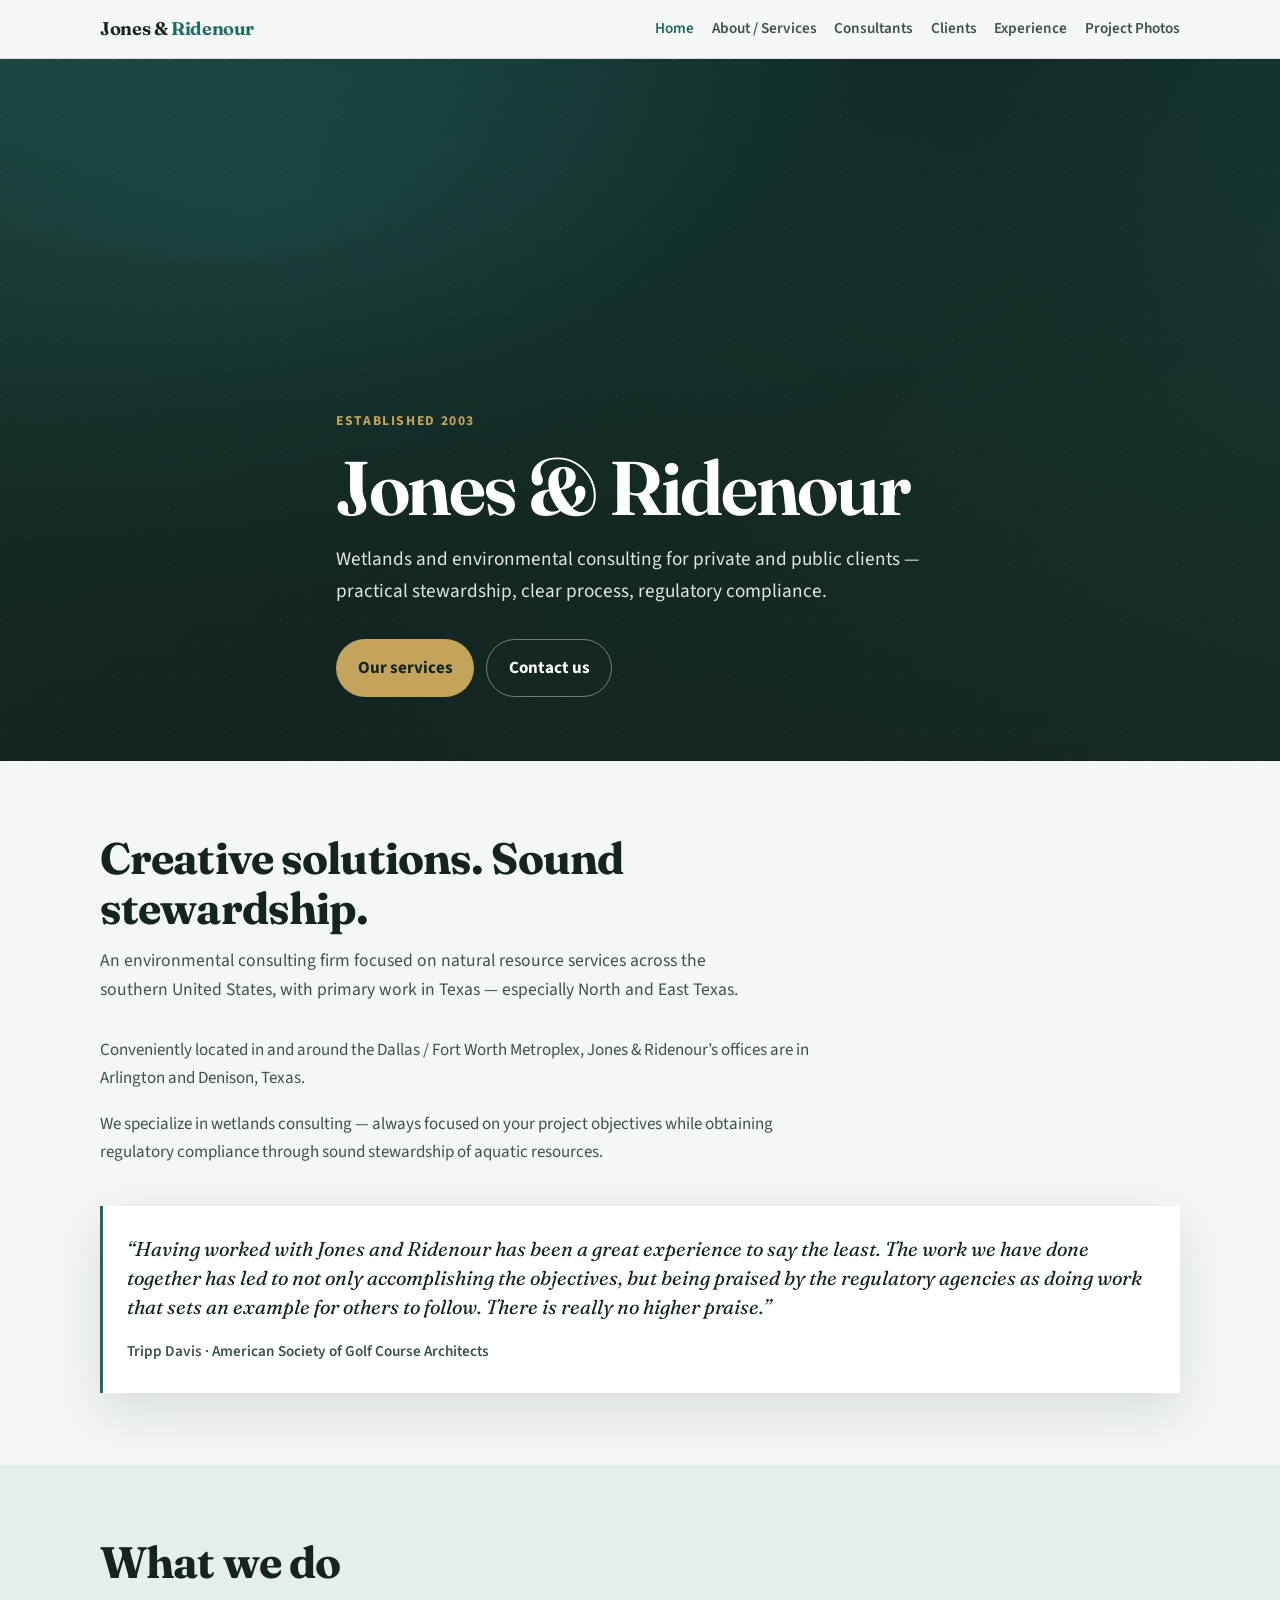
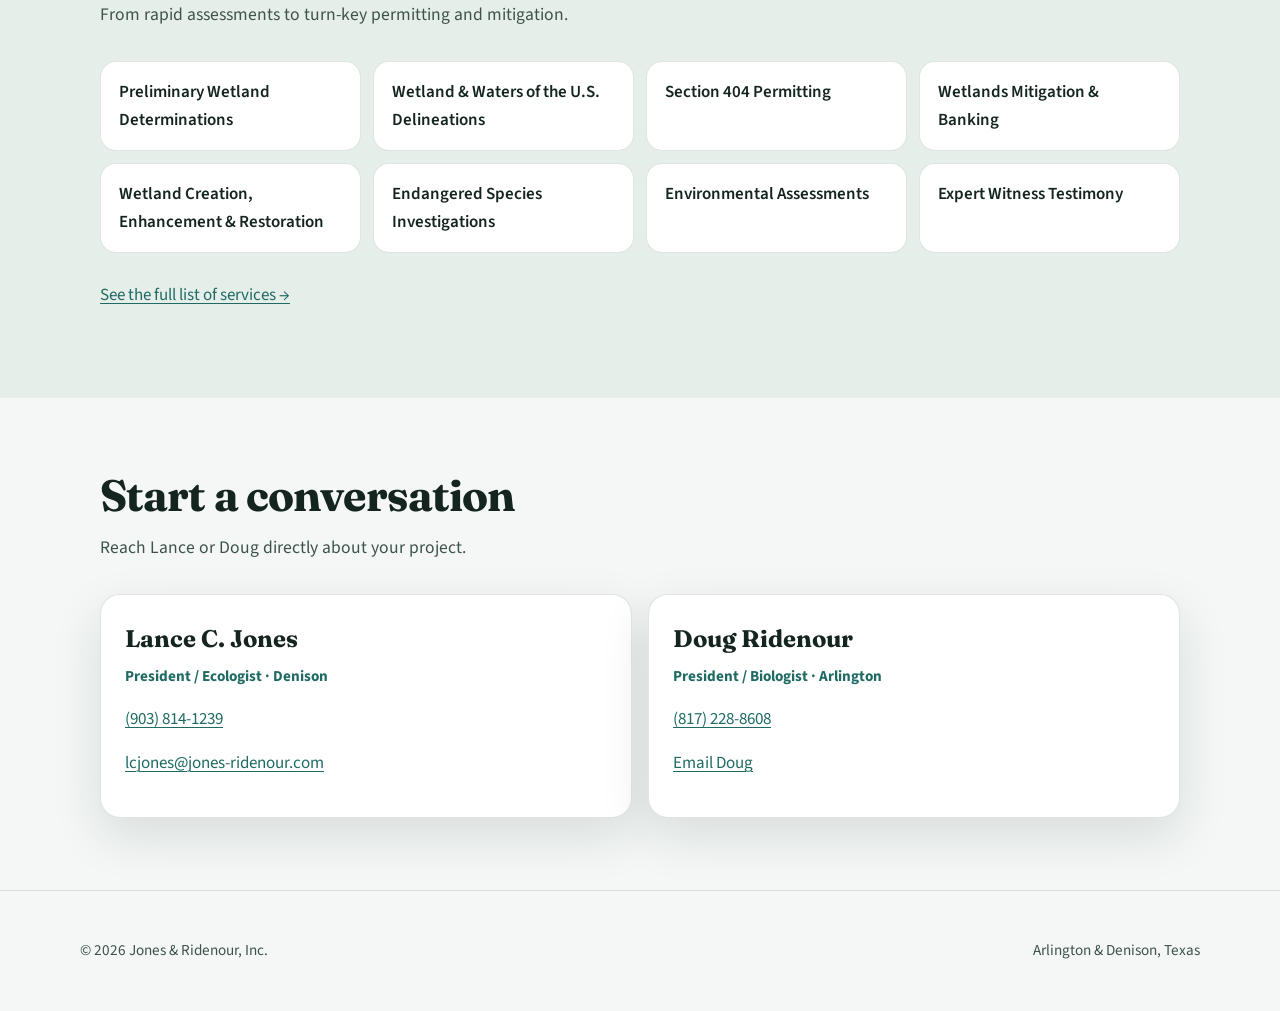
==== index.html @ 8ca04db1 "Initial static site migration for Jones & Ridenour. Scaffold plain HTML/CSS pages from the live Word" ====
<!DOCTYPE html>
<html lang="en">
<head>
  <meta charset="UTF-8" />
  <meta name="viewport" content="width=device-width, initial-scale=1" />
  <title>Jones &amp; Ridenour, Inc. | Wetlands &amp; Environmental Consulting</title>
  <meta name="description" content="Jones &amp; Ridenour, Inc. — wetlands and environmental consulting for private and public clients across Texas since 2003." />
  <link rel="preconnect" href="https://fonts.googleapis.com" />
  <link rel="preconnect" href="https://fonts.gstatic.com" crossorigin />
  <link href="https://fonts.googleapis.com/css2?family=Fraunces:opsz,wght@9..144,500;9..144,650&family=Source+Sans+3:wght@400;600;700&display=swap" rel="stylesheet" />
  <link rel="stylesheet" href="css/styles.css" />
</head>
<body>
  <header class="site-header">
    <div class="nav-wrap">
      <a class="brand" href="index.html">Jones &amp; <span>Ridenour</span></a>
      <button class="nav-toggle" type="button" aria-expanded="false" aria-controls="site-nav">Menu</button>
      <nav id="site-nav" class="site-nav" aria-label="Primary">
        <a href="index.html" aria-current="page">Home</a>
        <a href="about.html">About / Services</a>
        <a href="consultants.html">Consultants</a>
        <a href="clients.html">Clients</a>
        <a href="experience.html">Experience</a>
        <a href="project-photos.html">Project Photos</a>
      </nav>
    </div>
  </header>

  <main>
    <section class="hero">
      <div class="hero-inner">
        <p class="eyebrow">Established 2003</p>
        <h1>Jones &amp; Ridenour</h1>
        <p class="lede">
          Wetlands and environmental consulting for private and public clients —
          practical stewardship, clear process, regulatory compliance.
        </p>
        <div class="btn-row">
          <a class="btn btn-primary" href="about.html">Our services</a>
          <a class="btn btn-ghost" href="#contact">Contact us</a>
        </div>
      </div>
    </section>

    <section class="section">
      <div class="section-head">
        <h2>Creative solutions. Sound stewardship.</h2>
        <p>
          An environmental consulting firm focused on natural resource services across the southern United States,
          with primary work in Texas — especially North and East Texas.
        </p>
      </div>
      <div class="prose">
        <p>
          Conveniently located in and around the Dallas / Fort Worth Metroplex, Jones &amp; Ridenour’s
          offices are in Arlington and Denison, Texas.
        </p>
        <p>
          We specialize in wetlands consulting — always focused on your project objectives while obtaining
          regulatory compliance through sound stewardship of aquatic resources.
        </p>
      </div>
      <blockquote class="quote">
        <p>
          “Having worked with Jones and Ridenour has been a great experience to say the least.
          The work we have done together has led to not only accomplishing the objectives, but being praised
          by the regulatory agencies as doing work that sets an example for others to follow.
          There is really no higher praise.”
        </p>
        <cite>Tripp Davis · American Society of Golf Course Architects</cite>
      </blockquote>
    </section>

    <section class="band">
      <div class="section">
        <div class="section-head">
          <h2>What we do</h2>
          <p>From rapid assessments to turn-key permitting and mitigation.</p>
        </div>
        <ul class="service-list">
          <li>Preliminary Wetland Determinations</li>
          <li>Wetland &amp; Waters of the U.S. Delineations</li>
          <li>Section 404 Permitting</li>
          <li>Wetlands Mitigation &amp; Banking</li>
          <li>Wetland Creation, Enhancement &amp; Restoration</li>
          <li>Endangered Species Investigations</li>
          <li>Environmental Assessments</li>
          <li>Expert Witness Testimony</li>
        </ul>
        <p style="margin-top: 1.75rem;">
          <a href="about.html">See the full list of services →</a>
        </p>
      </div>
    </section>

    <section class="section" id="contact">
      <div class="section-head">
        <h2>Start a conversation</h2>
        <p>Reach Lance or Doug directly about your project.</p>
      </div>
      <div class="contact-grid" style="color: inherit;">
        <div class="card">
          <h3>Lance C. Jones</h3>
          <p class="role">President / Ecologist · Denison</p>
          <p><a href="tel:+19038141239">(903) 814-1239</a></p>
          <p><a href="mailto:lcjones@jones-ridenour.com">lcjones@jones-ridenour.com</a></p>
        </div>
        <div class="card">
          <h3>Doug Ridenour</h3>
          <p class="role">President / Biologist · Arlington</p>
          <p><a href="tel:+18172288608">(817) 228-8608</a></p>
          <p><a href="mailto:upadeepcreek@sbcglobal.net">Email Doug</a></p>
        </div>
      </div>
    </section>
  </main>

  <footer class="site-footer">
    <div class="footer-inner">
      <p>&copy; <span id="year"></span> Jones &amp; Ridenour, Inc.</p>
      <p>Arlington &amp; Denison, Texas</p>
    </div>
  </footer>

  <script src="js/main.js"></script>
  <script>document.getElementById("year").textContent = new Date().getFullYear();</script>
</body>
</html>
---- css/styles.css ----
:root {
  --ink: #14241f;
  --ink-soft: #3d524a;
  --paper: #f4f7f5;
  --paper-deep: #e6eee9;
  --water: #1f6b63;
  --water-bright: #2a8f84;
  --reed: #c4a35a;
  --line: rgba(20, 36, 31, 0.12);
  --shadow: 0 18px 50px rgba(20, 36, 31, 0.12);
  --font-display: "Fraunces", Georgia, serif;
  --font-body: "Source Sans 3", "Segoe UI", sans-serif;
}

*,
*::before,
*::after {
  box-sizing: border-box;
}

html {
  scroll-behavior: smooth;
}

body {
  margin: 0;
  color: var(--ink);
  background: var(--paper);
  font-family: var(--font-body);
  font-size: 1.0625rem;
  line-height: 1.65;
}

img {
  max-width: 100%;
  height: auto;
  display: block;
}

a {
  color: var(--water);
  text-decoration-thickness: 1px;
  text-underline-offset: 0.18em;
}

a:hover {
  color: var(--water-bright);
}

.site-header {
  position: sticky;
  top: 0;
  z-index: 50;
  background: rgba(244, 247, 245, 0.92);
  backdrop-filter: blur(12px);
  border-bottom: 1px solid var(--line);
}

.nav-wrap {
  max-width: 1120px;
  margin: 0 auto;
  padding: 0.85rem 1.25rem;
  display: flex;
  align-items: center;
  justify-content: space-between;
  gap: 1rem;
}

.brand {
  font-family: var(--font-display);
  font-weight: 650;
  font-size: 1.15rem;
  color: var(--ink);
  text-decoration: none;
  letter-spacing: -0.02em;
}

.brand span {
  color: var(--water);
}

.nav-toggle {
  display: none;
  border: 1px solid var(--line);
  background: white;
  border-radius: 999px;
  padding: 0.45rem 0.9rem;
  font: inherit;
  font-weight: 600;
  color: var(--ink);
  cursor: pointer;
}

.site-nav {
  display: flex;
  flex-wrap: wrap;
  gap: 0.35rem 1.1rem;
  align-items: center;
}

.site-nav a {
  color: var(--ink-soft);
  text-decoration: none;
  font-weight: 600;
  font-size: 0.95rem;
}

.site-nav a:hover,
.site-nav a[aria-current="page"] {
  color: var(--water);
}

.hero {
  position: relative;
  min-height: 78vh;
  display: grid;
  align-items: end;
  overflow: hidden;
  color: white;
  background:
    linear-gradient(180deg, rgba(20, 36, 31, 0.15) 0%, rgba(20, 36, 31, 0.72) 70%, rgba(20, 36, 31, 0.88) 100%),
    radial-gradient(ellipse at 20% 20%, rgba(42, 143, 132, 0.35), transparent 50%),
    linear-gradient(135deg, #1a3d36 0%, #0f2a26 45%, #1f4d45 100%);
}

.hero::after {
  content: "";
  position: absolute;
  inset: 0;
  background-image:
    radial-gradient(circle at 1px 1px, rgba(255, 255, 255, 0.08) 1px, transparent 0);
  background-size: 28px 28px;
  opacity: 0.35;
  pointer-events: none;
}

.hero-inner {
  position: relative;
  z-index: 1;
  max-width: 1120px;
  margin: 0 auto;
  padding: 5rem 1.25rem 4rem;
}

.eyebrow {
  display: inline-block;
  margin-bottom: 1rem;
  font-size: 0.85rem;
  font-weight: 700;
  letter-spacing: 0.12em;
  text-transform: uppercase;
  color: var(--reed);
}

.hero h1 {
  margin: 0 0 1rem;
  font-family: var(--font-display);
  font-size: clamp(2.5rem, 6vw, 4.75rem);
  font-weight: 650;
  line-height: 1.05;
  letter-spacing: -0.03em;
  max-width: 14ch;
}

.hero .lede {
  margin: 0 0 2rem;
  max-width: 38rem;
  font-size: 1.2rem;
  color: rgba(255, 255, 255, 0.88);
}

.btn-row {
  display: flex;
  flex-wrap: wrap;
  gap: 0.75rem;
}

.btn {
  display: inline-flex;
  align-items: center;
  justify-content: center;
  padding: 0.85rem 1.35rem;
  border-radius: 999px;
  font-weight: 700;
  text-decoration: none;
  transition: transform 0.2s ease, background 0.2s ease, color 0.2s ease;
}

.btn:hover {
  transform: translateY(-1px);
}

.btn-primary {
  background: var(--reed);
  color: var(--ink);
}

.btn-primary:hover {
  background: #d4b56a;
  color: var(--ink);
}

.btn-ghost {
  background: transparent;
  color: white;
  border: 1px solid rgba(255, 255, 255, 0.4);
}

.btn-ghost:hover {
  background: rgba(255, 255, 255, 0.1);
  color: white;
}

.section {
  max-width: 1120px;
  margin: 0 auto;
  padding: 4.5rem 1.25rem;
}

.section-head {
  margin-bottom: 2rem;
  max-width: 40rem;
}

.section-head h2 {
  margin: 0 0 0.75rem;
  font-family: var(--font-display);
  font-size: clamp(1.9rem, 3.5vw, 2.75rem);
  letter-spacing: -0.02em;
  line-height: 1.15;
}

.section-head p {
  margin: 0;
  color: var(--ink-soft);
  font-size: 1.1rem;
}

.band {
  background: var(--paper-deep);
}

.prose {
  max-width: 46rem;
}

.prose p {
  margin: 0 0 1.15rem;
  color: var(--ink-soft);
}

.prose p:last-child {
  margin-bottom: 0;
}

.quote {
  margin: 2.5rem 0 0;
  padding: 1.75rem 1.75rem 1.75rem 1.5rem;
  border-left: 3px solid var(--water);
  background: white;
  box-shadow: var(--shadow);
}

.quote p {
  margin: 0 0 1rem;
  font-family: var(--font-display);
  font-size: 1.25rem;
  font-style: italic;
  color: var(--ink);
  line-height: 1.45;
}

.quote cite {
  color: var(--ink-soft);
  font-style: normal;
  font-weight: 600;
  font-size: 0.95rem;
}

.service-list,
.client-list,
.photo-captions,
.bullet-list {
  margin: 0;
  padding: 0;
  list-style: none;
  display: grid;
  gap: 0.75rem;
}

.service-list {
  grid-template-columns: repeat(auto-fit, minmax(240px, 1fr));
}

.service-list li,
.client-list li,
.photo-captions li {
  background: white;
  border: 1px solid var(--line);
  border-radius: 1rem;
  padding: 1rem 1.15rem;
  font-weight: 600;
}

.bullet-list li {
  position: relative;
  padding-left: 1.25rem;
  color: var(--ink-soft);
}

.bullet-list li::before {
  content: "";
  position: absolute;
  left: 0;
  top: 0.7em;
  width: 0.45rem;
  height: 0.45rem;
  border-radius: 50%;
  background: var(--water);
}

.card-grid {
  display: grid;
  grid-template-columns: repeat(auto-fit, minmax(260px, 1fr));
  gap: 1.25rem;
}

.card {
  background: white;
  border: 1px solid var(--line);
  border-radius: 1.25rem;
  padding: 1.5rem;
  box-shadow: var(--shadow);
}

.card h3 {
  margin: 0 0 0.35rem;
  font-family: var(--font-display);
  font-size: 1.5rem;
}

.card .role {
  margin: 0 0 1rem;
  color: var(--water);
  font-weight: 700;
  font-size: 0.95rem;
}

.card p {
  margin: 0 0 1rem;
  color: var(--ink-soft);
}

.page-hero {
  padding: 4rem 1.25rem 2rem;
  max-width: 1120px;
  margin: 0 auto;
}

.page-hero h1 {
  margin: 0 0 0.75rem;
  font-family: var(--font-display);
  font-size: clamp(2.2rem, 5vw, 3.5rem);
  letter-spacing: -0.03em;
  line-height: 1.1;
}

.page-hero p {
  margin: 0;
  max-width: 42rem;
  color: var(--ink-soft);
  font-size: 1.15rem;
}

.bio-meta {
  display: grid;
  gap: 0.35rem;
  margin: 0 0 1.5rem;
  padding: 1rem 1.15rem;
  background: white;
  border: 1px solid var(--line);
  border-radius: 1rem;
  color: var(--ink-soft);
}

.contact-strip {
  background: var(--ink);
  color: white;
}

.contact-strip .section-head h2 {
  color: white;
}

.contact-strip .section-head p {
  color: rgba(255, 255, 255, 0.75);
}

.contact-grid {
  display: grid;
  grid-template-columns: repeat(auto-fit, minmax(220px, 1fr));
  gap: 1rem;
}

.contact-card {
  background: rgba(255, 255, 255, 0.06);
  border: 1px solid rgba(255, 255, 255, 0.12);
  border-radius: 1rem;
  padding: 1.25rem;
}

.contact-card h3 {
  margin: 0 0 0.5rem;
  font-family: var(--font-display);
  font-size: 1.35rem;
}

.contact-card a,
.contact-card p {
  color: rgba(255, 255, 255, 0.85);
  margin: 0.25rem 0;
  text-decoration: none;
  display: block;
}

.contact-card a:hover {
  color: var(--reed);
}

.site-footer {
  border-top: 1px solid var(--line);
  padding: 2rem 1.25rem;
  color: var(--ink-soft);
  font-size: 0.95rem;
}

.footer-inner {
  max-width: 1120px;
  margin: 0 auto;
  display: flex;
  flex-wrap: wrap;
  justify-content: space-between;
  gap: 1rem;
}

@media (max-width: 820px) {
  .nav-toggle {
    display: inline-flex;
  }

  .site-nav {
    display: none;
    width: 100%;
    flex-direction: column;
    align-items: flex-start;
    padding: 0.5rem 0 0.25rem;
  }

  .site-nav.is-open {
    display: flex;
  }

  .nav-wrap {
    flex-wrap: wrap;
  }
}
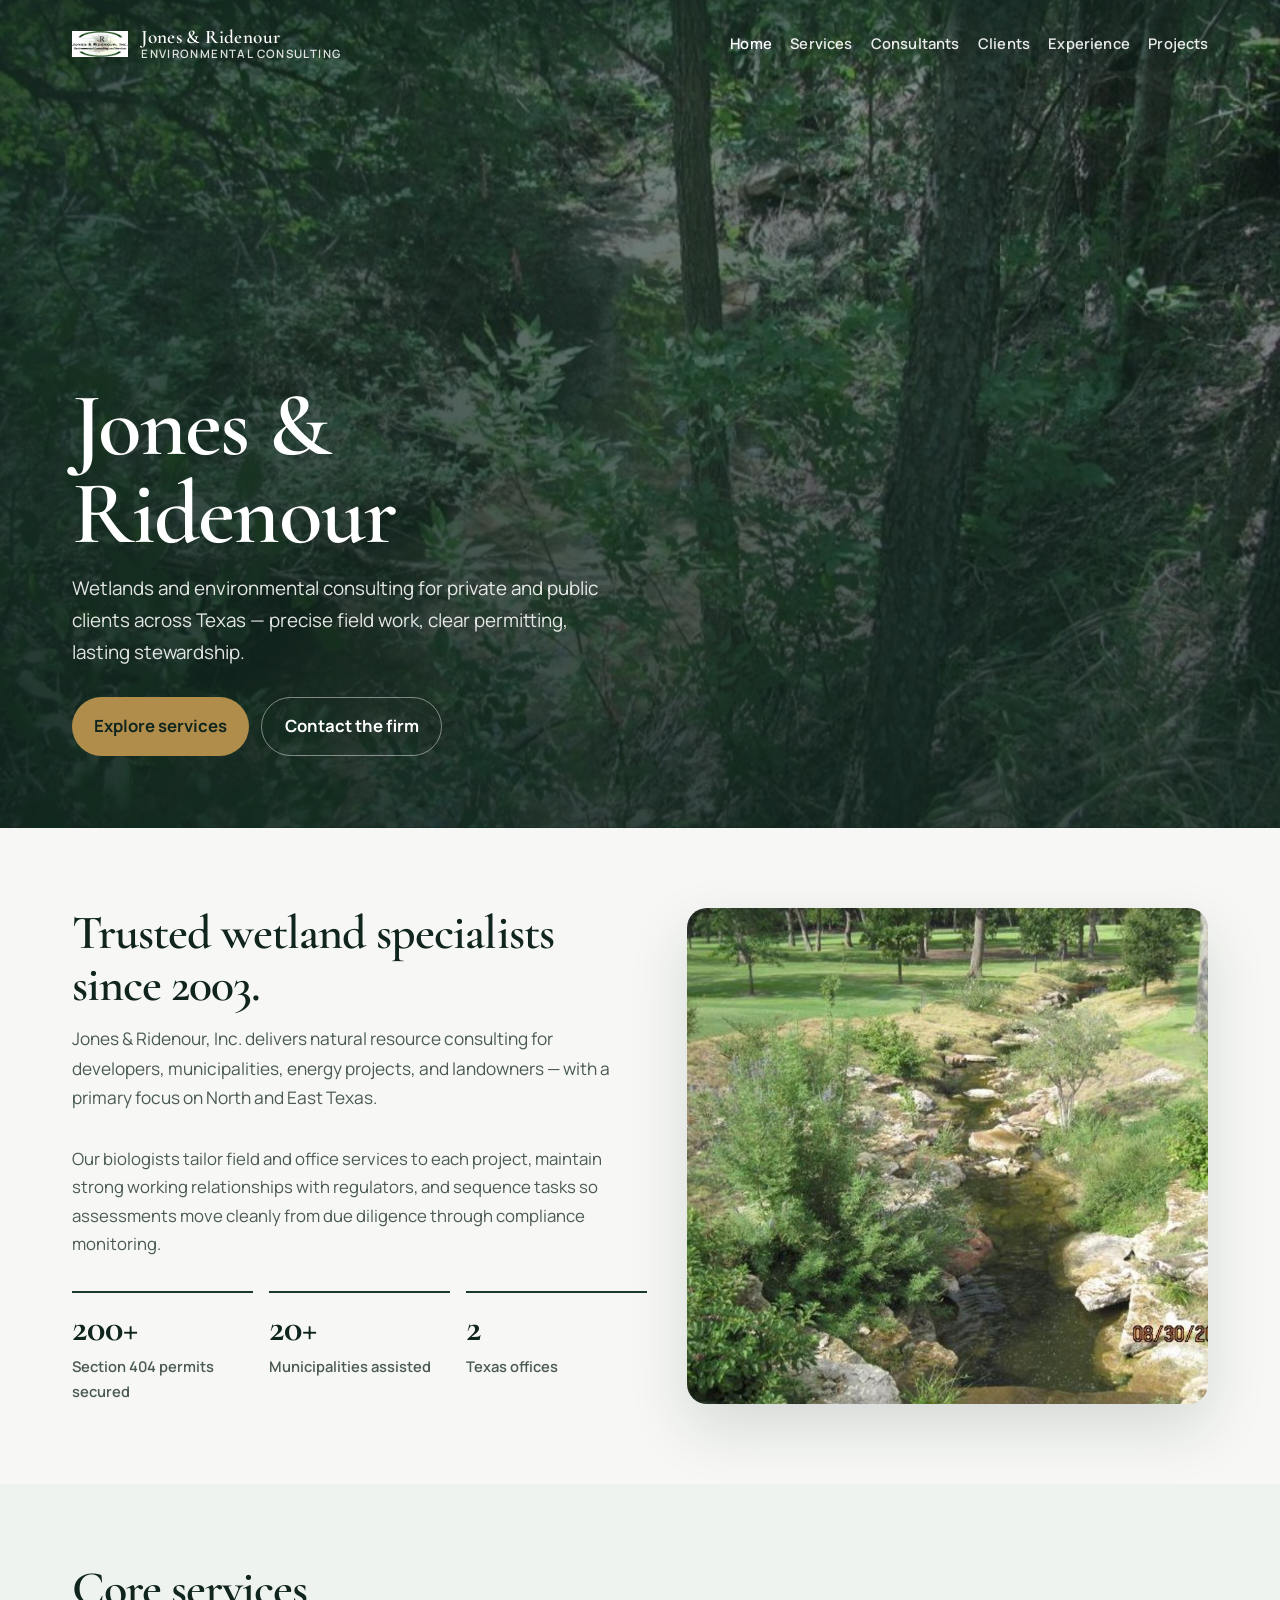
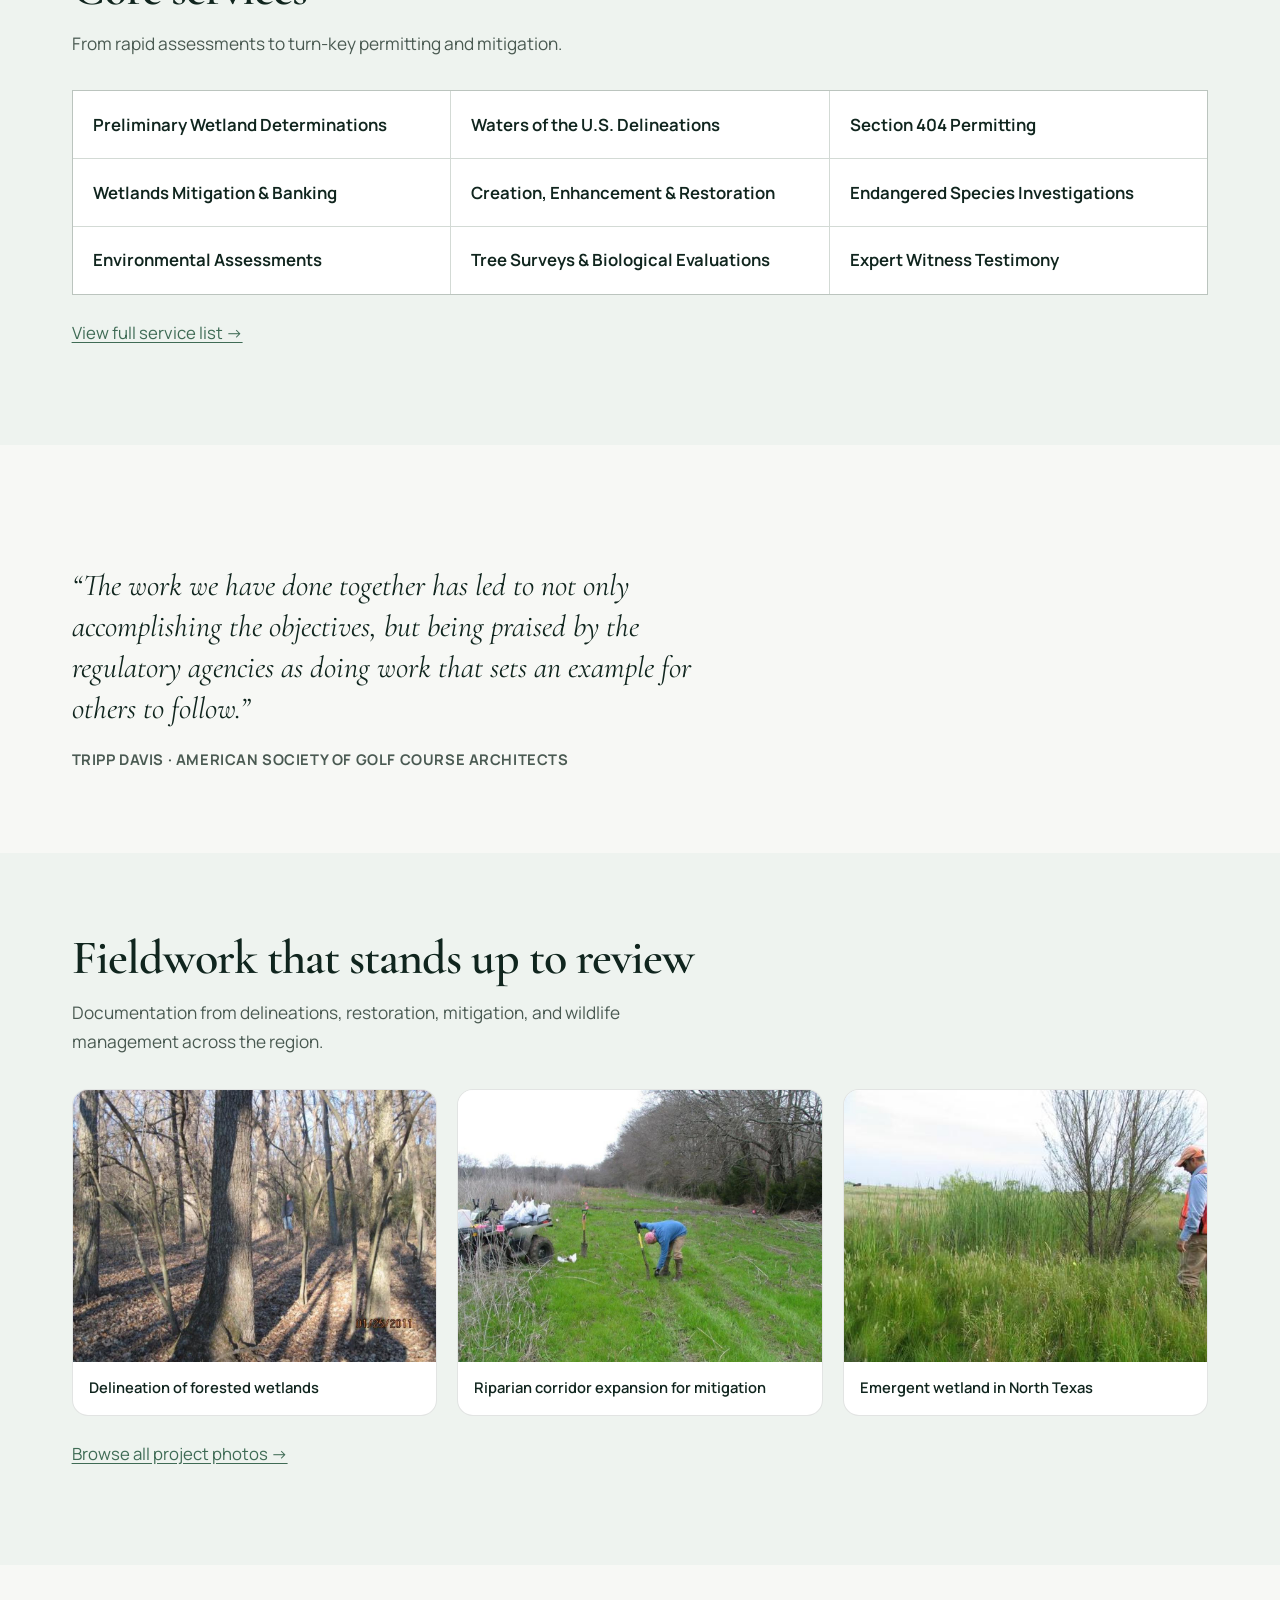
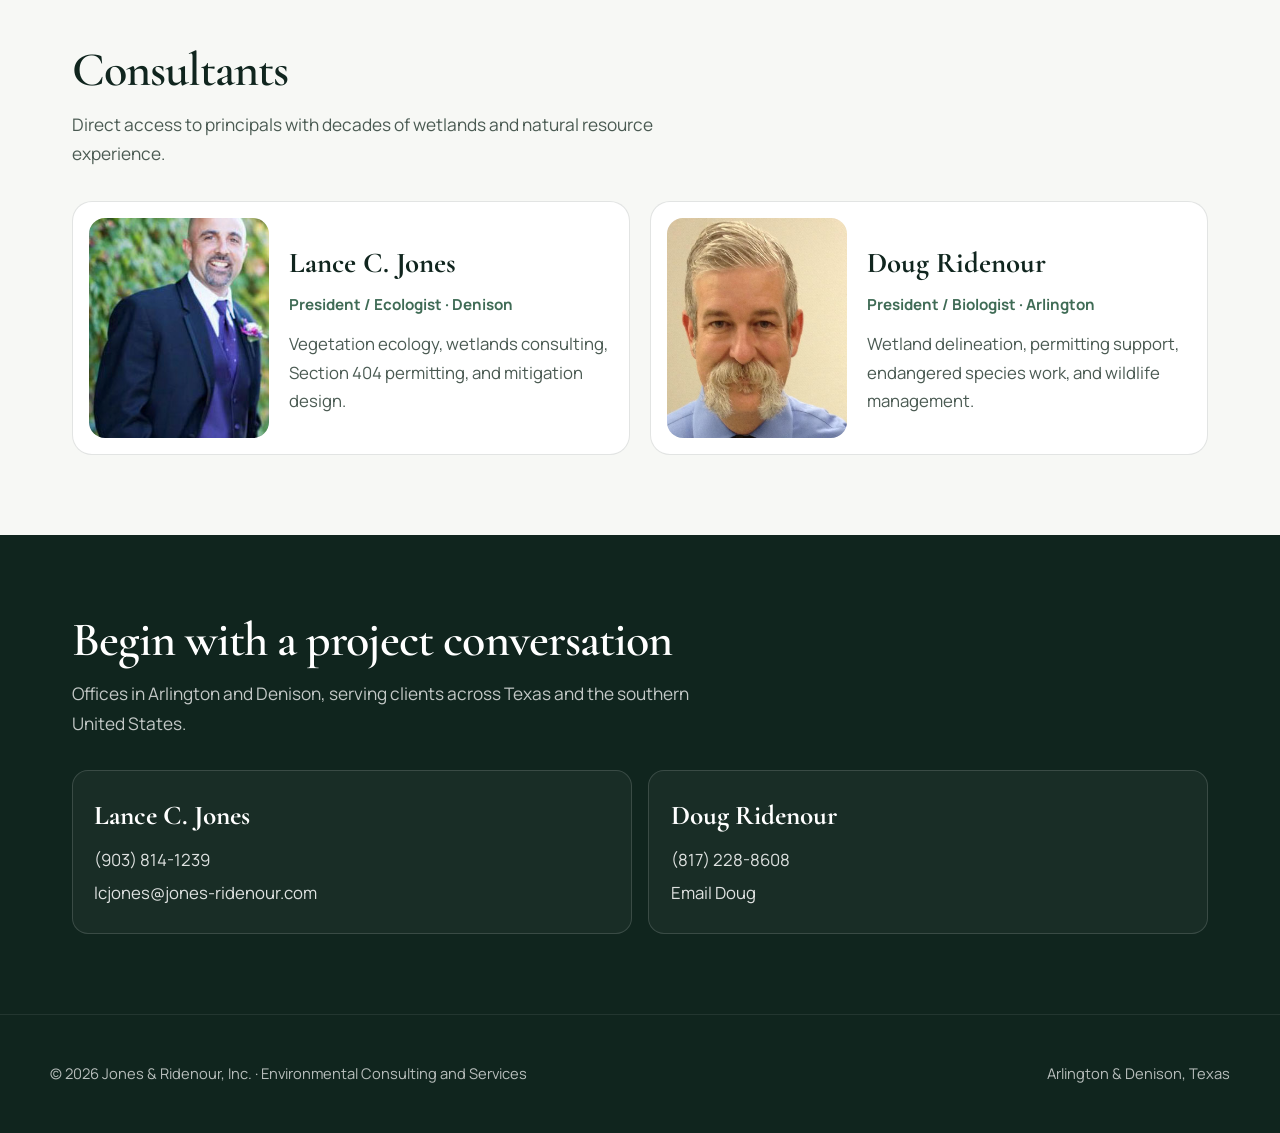
==== commit e6f2c53f: "Redesign site with live photography for a professional wetlands firm look. Pull logo, consultant por" ====
--- a/index.html
+++ b/index.html
@@ -3,69 +3,107 @@
 <head>
   <meta charset="UTF-8" />
   <meta name="viewport" content="width=device-width, initial-scale=1" />
-  <title>Jones &amp; Ridenour, Inc. | Wetlands &amp; Environmental Consulting</title>
-  <meta name="description" content="Jones &amp; Ridenour, Inc. — wetlands and environmental consulting for private and public clients across Texas since 2003." />
+  <title>Jones &amp; Ridenour, Inc. | Environmental Consulting</title>
+  <meta name="description" content="Jones &amp; Ridenour, Inc. provides wetlands delineation, Section 404 permitting, mitigation, and environmental consulting across Texas since 2003." />
+  <link rel="icon" href="images/brand/URL-Logo.jpg" />
   <link rel="preconnect" href="https://fonts.googleapis.com" />
   <link rel="preconnect" href="https://fonts.gstatic.com" crossorigin />
-  <link href="https://fonts.googleapis.com/css2?family=Fraunces:opsz,wght@9..144,500;9..144,650&family=Source+Sans+3:wght@400;600;700&display=swap" rel="stylesheet" />
+  <link href="https://fonts.googleapis.com/css2?family=Cormorant+Garamond:ital,wght@0,500;0,600;1,500&family=Manrope:wght@400;600;700&display=swap" rel="stylesheet" />
   <link rel="stylesheet" href="css/styles.css" />
 </head>
 <body>
   <header class="site-header">
     <div class="nav-wrap">
-      <a class="brand" href="index.html">Jones &amp; <span>Ridenour</span></a>
+      <a class="brand-lockup" href="index.html">
+        <img src="images/brand/Logo.png" alt="Jones &amp; Ridenour, Inc." />
+        <div class="brand-text">
+          <strong>Jones &amp; Ridenour</strong>
+          <span>Environmental Consulting</span>
+        </div>
+      </a>
       <button class="nav-toggle" type="button" aria-expanded="false" aria-controls="site-nav">Menu</button>
       <nav id="site-nav" class="site-nav" aria-label="Primary">
         <a href="index.html" aria-current="page">Home</a>
-        <a href="about.html">About / Services</a>
+        <a href="about.html">Services</a>
         <a href="consultants.html">Consultants</a>
         <a href="clients.html">Clients</a>
         <a href="experience.html">Experience</a>
-        <a href="project-photos.html">Project Photos</a>
+        <a href="project-photos.html">Projects</a>
       </nav>
     </div>
   </header>
 
   <main>
     <section class="hero">
+      <div class="hero-media" aria-hidden="true">
+        <img src="images/projects/kp2ztp.jpg" alt="" />
+      </div>
       <div class="hero-inner">
-        <p class="eyebrow">Established 2003</p>
         <h1>Jones &amp; Ridenour</h1>
         <p class="lede">
-          Wetlands and environmental consulting for private and public clients —
-          practical stewardship, clear process, regulatory compliance.
+          Wetlands and environmental consulting for private and public clients across Texas —
+          precise field work, clear permitting, lasting stewardship.
         </p>
         <div class="btn-row">
-          <a class="btn btn-primary" href="about.html">Our services</a>
-          <a class="btn btn-ghost" href="#contact">Contact us</a>
+          <a class="btn btn-primary" href="about.html">Explore services</a>
+          <a class="btn btn-ghost" href="#contact">Contact the firm</a>
         </div>
       </div>
     </section>
 
     <section class="section">
-      <div class="section-head">
-        <h2>Creative solutions. Sound stewardship.</h2>
-        <p>
-          An environmental consulting firm focused on natural resource services across the southern United States,
-          with primary work in Texas — especially North and East Texas.
-        </p>
+      <div class="split">
+        <div>
+          <div class="section-head">
+            <h2>Trusted wetland specialists since 2003.</h2>
+            <p>
+              Jones &amp; Ridenour, Inc. delivers natural resource consulting for developers,
+              municipalities, energy projects, and landowners — with a primary focus on North and East Texas.
+            </p>
+          </div>
+          <div class="prose">
+            <p>
+              Our biologists tailor field and office services to each project, maintain strong working
+              relationships with regulators, and sequence tasks so assessments move cleanly from
+              due diligence through compliance monitoring.
+            </p>
+          </div>
+          <div class="stats">
+            <div class="stat"><strong>200+</strong><span>Section 404 permits secured</span></div>
+            <div class="stat"><strong>20+</strong><span>Municipalities assisted</span></div>
+            <div class="stat"><strong>2</strong><span>Texas offices</span></div>
+          </div>
+        </div>
+        <img src="images/projects/59qivi.jpg" alt="Stream restoration project in North Texas" />
       </div>
-      <div class="prose">
-        <p>
-          Conveniently located in and around the Dallas / Fort Worth Metroplex, Jones &amp; Ridenour’s
-          offices are in Arlington and Denison, Texas.
-        </p>
-        <p>
-          We specialize in wetlands consulting — always focused on your project objectives while obtaining
-          regulatory compliance through sound stewardship of aquatic resources.
-        </p>
+    </section>
+
+    <section class="band">
+      <div class="section">
+        <div class="section-head">
+          <h2>Core services</h2>
+          <p>From rapid assessments to turn-key permitting and mitigation.</p>
+        </div>
+        <ul class="service-grid">
+          <li>Preliminary Wetland Determinations</li>
+          <li>Waters of the U.S. Delineations</li>
+          <li>Section 404 Permitting</li>
+          <li>Wetlands Mitigation &amp; Banking</li>
+          <li>Creation, Enhancement &amp; Restoration</li>
+          <li>Endangered Species Investigations</li>
+          <li>Environmental Assessments</li>
+          <li>Tree Surveys &amp; Biological Evaluations</li>
+          <li>Expert Witness Testimony</li>
+        </ul>
+        <p style="margin-top: 1.5rem;"><a href="about.html">View full service list →</a></p>
       </div>
+    </section>
+
+    <section class="section">
       <blockquote class="quote">
         <p>
-          “Having worked with Jones and Ridenour has been a great experience to say the least.
-          The work we have done together has led to not only accomplishing the objectives, but being praised
-          by the regulatory agencies as doing work that sets an example for others to follow.
-          There is really no higher praise.”
+          “The work we have done together has led to not only accomplishing the objectives,
+          but being praised by the regulatory agencies as doing work that sets an example for others to follow.”
         </p>
         <cite>Tripp Davis · American Society of Golf Course Architects</cite>
       </blockquote>
@@ -74,42 +112,69 @@
     <section class="band">
       <div class="section">
         <div class="section-head">
-          <h2>What we do</h2>
-          <p>From rapid assessments to turn-key permitting and mitigation.</p>
+          <h2>Fieldwork that stands up to review</h2>
+          <p>Documentation from delineations, restoration, mitigation, and wildlife management across the region.</p>
         </div>
-        <ul class="service-list">
-          <li>Preliminary Wetland Determinations</li>
-          <li>Wetland &amp; Waters of the U.S. Delineations</li>
-          <li>Section 404 Permitting</li>
-          <li>Wetlands Mitigation &amp; Banking</li>
-          <li>Wetland Creation, Enhancement &amp; Restoration</li>
-          <li>Endangered Species Investigations</li>
-          <li>Environmental Assessments</li>
-          <li>Expert Witness Testimony</li>
-        </ul>
-        <p style="margin-top: 1.75rem;">
-          <a href="about.html">See the full list of services →</a>
-        </p>
+        <div class="gallery-grid">
+          <figure class="gallery-item">
+            <img src="images/projects/how3ay.jpg" alt="Forested wetland delineation" />
+            <figcaption>Delineation of forested wetlands</figcaption>
+          </figure>
+          <figure class="gallery-item">
+            <img src="images/projects/80kxip.jpg" alt="Riparian corridor planting" />
+            <figcaption>Riparian corridor expansion for mitigation</figcaption>
+          </figure>
+          <figure class="gallery-item">
+            <img src="images/projects/enmckh_500x5000.jpg" alt="Emergent wetland" />
+            <figcaption>Emergent wetland in North Texas</figcaption>
+          </figure>
+        </div>
+        <p style="margin-top: 1.5rem;"><a href="project-photos.html">Browse all project photos →</a></p>
       </div>
     </section>
 
     <section class="section" id="contact">
       <div class="section-head">
-        <h2>Start a conversation</h2>
-        <p>Reach Lance or Doug directly about your project.</p>
+        <h2>Consultants</h2>
+        <p>Direct access to principals with decades of wetlands and natural resource experience.</p>
       </div>
-      <div class="contact-grid" style="color: inherit;">
-        <div class="card">
-          <h3>Lance C. Jones</h3>
-          <p class="role">President / Ecologist · Denison</p>
-          <p><a href="tel:+19038141239">(903) 814-1239</a></p>
-          <p><a href="mailto:lcjones@jones-ridenour.com">lcjones@jones-ridenour.com</a></p>
+      <div class="people-grid">
+        <a class="person" href="lance-c-jones.html">
+          <img src="images/people/Lance-PictureCroped.jpg" alt="Lance C. Jones" />
+          <div>
+            <h3>Lance C. Jones</h3>
+            <p class="role">President / Ecologist · Denison</p>
+            <p>Vegetation ecology, wetlands consulting, Section 404 permitting, and mitigation design.</p>
+          </div>
+        </a>
+        <a class="person" href="doug-ridenour.html">
+          <img src="images/people/image_iulfgo.jpg" alt="Doug Ridenour" />
+          <div>
+            <h3>Doug Ridenour</h3>
+            <p class="role">President / Biologist · Arlington</p>
+            <p>Wetland delineation, permitting support, endangered species work, and wildlife management.</p>
+          </div>
+        </a>
+      </div>
+    </section>
+
+    <section class="contact-band">
+      <div class="section">
+        <div class="section-head">
+          <h2>Begin with a project conversation</h2>
+          <p>Offices in Arlington and Denison, serving clients across Texas and the southern United States.</p>
         </div>
-        <div class="card">
-          <h3>Doug Ridenour</h3>
-          <p class="role">President / Biologist · Arlington</p>
-          <p><a href="tel:+18172288608">(817) 228-8608</a></p>
-          <p><a href="mailto:upadeepcreek@sbcglobal.net">Email Doug</a></p>
+        <div class="contact-grid">
+          <div class="contact-card">
+            <h3>Lance C. Jones</h3>
+            <a href="tel:+19038141239">(903) 814-1239</a>
+            <a href="mailto:lcjones@jones-ridenour.com">lcjones@jones-ridenour.com</a>
+          </div>
+          <div class="contact-card">
+            <h3>Doug Ridenour</h3>
+            <a href="tel:+18172288608">(817) 228-8608</a>
+            <a href="mailto:upadeepcreek@sbcglobal.net">Email Doug</a>
+          </div>
         </div>
       </div>
     </section>
@@ -117,11 +182,10 @@
 
   <footer class="site-footer">
     <div class="footer-inner">
-      <p>&copy; <span id="year"></span> Jones &amp; Ridenour, Inc.</p>
+      <p>&copy; <span id="year"></span> Jones &amp; Ridenour, Inc. · Environmental Consulting and Services</p>
       <p>Arlington &amp; Denison, Texas</p>
     </div>
   </footer>
-
   <script src="js/main.js"></script>
   <script>document.getElementById("year").textContent = new Date().getFullYear();</script>
 </body>
--- a/css/styles.css
+++ b/css/styles.css
@@ -1,15 +1,17 @@
 :root {
-  --ink: #14241f;
-  --ink-soft: #3d524a;
-  --paper: #f4f7f5;
-  --paper-deep: #e6eee9;
-  --water: #1f6b63;
-  --water-bright: #2a8f84;
-  --reed: #c4a35a;
-  --line: rgba(20, 36, 31, 0.12);
-  --shadow: 0 18px 50px rgba(20, 36, 31, 0.12);
-  --font-display: "Fraunces", Georgia, serif;
-  --font-body: "Source Sans 3", "Segoe UI", sans-serif;
+  --forest: #1b3a2f;
+  --forest-deep: #10251e;
+  --moss: #3f6b55;
+  --sage: #8fa894;
+  --mist: #eef3ef;
+  --paper: #f7f8f5;
+  --ink: #152019;
+  --ink-soft: #4a5a52;
+  --line: rgba(21, 32, 25, 0.12);
+  --gold: #b08d4a;
+  --shadow: 0 24px 60px rgba(16, 37, 30, 0.14);
+  --font-display: "Cormorant Garamond", Georgia, "Times New Roman", serif;
+  --font-body: "Manrope", "Segoe UI", sans-serif;
 }
 
 *,
@@ -27,8 +29,8 @@
   color: var(--ink);
   background: var(--paper);
   font-family: var(--font-body);
-  font-size: 1.0625rem;
-  line-height: 1.65;
+  font-size: 1.05rem;
+  line-height: 1.7;
 }
 
 img {
@@ -38,134 +40,183 @@
 }
 
 a {
-  color: var(--water);
-  text-decoration-thickness: 1px;
+  color: var(--moss);
   text-underline-offset: 0.18em;
 }
 
 a:hover {
-  color: var(--water-bright);
+  color: var(--forest);
 }
 
 .site-header {
+  position: absolute;
+  top: 0;
+  left: 0;
+  right: 0;
+  z-index: 40;
+  background: linear-gradient(180deg, rgba(16, 37, 30, 0.55), transparent);
+}
+
+.site-header.is-solid {
   position: sticky;
-  top: 0;
-  z-index: 50;
-  background: rgba(244, 247, 245, 0.92);
+  background: rgba(247, 248, 245, 0.95);
   backdrop-filter: blur(12px);
   border-bottom: 1px solid var(--line);
 }
 
 .nav-wrap {
-  max-width: 1120px;
+  max-width: 1180px;
   margin: 0 auto;
-  padding: 0.85rem 1.25rem;
+  padding: 1rem 1.35rem;
   display: flex;
   align-items: center;
   justify-content: space-between;
   gap: 1rem;
 }
 
-.brand {
+.brand-lockup {
+  display: flex;
+  align-items: center;
+  gap: 0.85rem;
+  text-decoration: none;
+  color: white;
+}
+
+.site-header.is-solid .brand-lockup {
+  color: var(--forest-deep);
+}
+
+.brand-lockup img {
+  width: 56px;
+  height: 56px;
+  object-fit: contain;
+  filter: drop-shadow(0 4px 10px rgba(0, 0, 0, 0.25));
+}
+
+.brand-text {
+  display: flex;
+  flex-direction: column;
+  line-height: 1.1;
+}
+
+.brand-text strong {
   font-family: var(--font-display);
-  font-weight: 650;
-  font-size: 1.15rem;
-  color: var(--ink);
-  text-decoration: none;
-  letter-spacing: -0.02em;
-}
-
-.brand span {
-  color: var(--water);
+  font-size: 1.2rem;
+  font-weight: 600;
+  letter-spacing: 0.02em;
+}
+
+.brand-text span {
+  font-size: 0.72rem;
+  letter-spacing: 0.12em;
+  text-transform: uppercase;
+  opacity: 0.85;
+  font-weight: 600;
 }
 
 .nav-toggle {
   display: none;
-  border: 1px solid var(--line);
+  border: 1px solid rgba(255, 255, 255, 0.35);
+  background: rgba(255, 255, 255, 0.08);
+  color: white;
+  border-radius: 999px;
+  padding: 0.5rem 0.95rem;
+  font: inherit;
+  font-weight: 600;
+  cursor: pointer;
+}
+
+.site-header.is-solid .nav-toggle {
+  border-color: var(--line);
   background: white;
-  border-radius: 999px;
-  padding: 0.45rem 0.9rem;
-  font: inherit;
-  font-weight: 600;
   color: var(--ink);
-  cursor: pointer;
 }
 
 .site-nav {
   display: flex;
   flex-wrap: wrap;
-  gap: 0.35rem 1.1rem;
+  gap: 0.35rem 1.15rem;
   align-items: center;
 }
 
 .site-nav a {
+  color: rgba(255, 255, 255, 0.9);
+  text-decoration: none;
+  font-size: 0.92rem;
+  font-weight: 600;
+  letter-spacing: 0.01em;
+}
+
+.site-header.is-solid .site-nav a {
   color: var(--ink-soft);
-  text-decoration: none;
-  font-weight: 600;
-  font-size: 0.95rem;
 }
 
 .site-nav a:hover,
 .site-nav a[aria-current="page"] {
-  color: var(--water);
+  color: white;
+}
+
+.site-header.is-solid .site-nav a:hover,
+.site-header.is-solid .site-nav a[aria-current="page"] {
+  color: var(--forest);
 }
 
 .hero {
   position: relative;
-  min-height: 78vh;
+  min-height: 92vh;
   display: grid;
   align-items: end;
+  color: white;
   overflow: hidden;
-  color: white;
-  background:
-    linear-gradient(180deg, rgba(20, 36, 31, 0.15) 0%, rgba(20, 36, 31, 0.72) 70%, rgba(20, 36, 31, 0.88) 100%),
-    radial-gradient(ellipse at 20% 20%, rgba(42, 143, 132, 0.35), transparent 50%),
-    linear-gradient(135deg, #1a3d36 0%, #0f2a26 45%, #1f4d45 100%);
-}
-
-.hero::after {
+  background: var(--forest-deep);
+}
+
+.hero-media {
+  position: absolute;
+  inset: 0;
+}
+
+.hero-media img {
+  width: 100%;
+  height: 100%;
+  object-fit: cover;
+  transform: scale(1.04);
+  animation: slow-zoom 18s ease-out forwards;
+}
+
+.hero-media::after {
   content: "";
   position: absolute;
   inset: 0;
-  background-image:
-    radial-gradient(circle at 1px 1px, rgba(255, 255, 255, 0.08) 1px, transparent 0);
-  background-size: 28px 28px;
-  opacity: 0.35;
-  pointer-events: none;
+  background:
+    linear-gradient(90deg, rgba(16, 37, 30, 0.72) 0%, rgba(16, 37, 30, 0.35) 48%, rgba(16, 37, 30, 0.15) 100%),
+    linear-gradient(180deg, rgba(16, 37, 30, 0.25) 0%, rgba(16, 37, 30, 0.78) 100%);
 }
 
 .hero-inner {
   position: relative;
   z-index: 1;
-  max-width: 1120px;
+  max-width: 1180px;
+  width: 100%;
   margin: 0 auto;
-  padding: 5rem 1.25rem 4rem;
-}
-
-.eyebrow {
-  display: inline-block;
-  margin-bottom: 1rem;
-  font-size: 0.85rem;
-  font-weight: 700;
-  letter-spacing: 0.12em;
-  text-transform: uppercase;
-  color: var(--reed);
+  padding: 8rem 1.35rem 4.5rem;
+  animation: rise 1s ease both;
 }
 
 .hero h1 {
-  margin: 0 0 1rem;
+  margin: 0 0 0.85rem;
   font-family: var(--font-display);
-  font-size: clamp(2.5rem, 6vw, 4.75rem);
-  font-weight: 650;
-  line-height: 1.05;
-  letter-spacing: -0.03em;
-  max-width: 14ch;
+  font-size: clamp(3rem, 7vw, 5.6rem);
+  font-weight: 600;
+  line-height: 0.98;
+  letter-spacing: -0.02em;
+  max-width: 11ch;
 }
 
 .hero .lede {
-  margin: 0 0 2rem;
-  max-width: 38rem;
-  font-size: 1.2rem;
+  margin: 0 0 1.8rem;
+  max-width: 34rem;
+  font-size: 1.18rem;
   color: rgba(255, 255, 255, 0.88);
 }
 
@@ -179,11 +230,11 @@
   display: inline-flex;
   align-items: center;
   justify-content: center;
-  padding: 0.85rem 1.35rem;
+  padding: 0.9rem 1.4rem;
   border-radius: 999px;
   font-weight: 700;
   text-decoration: none;
-  transition: transform 0.2s ease, background 0.2s ease, color 0.2s ease;
+  transition: transform 0.2s ease, background 0.2s ease, color 0.2s ease, border-color 0.2s ease;
 }
 
 .btn:hover {
@@ -191,30 +242,34 @@
 }
 
 .btn-primary {
-  background: var(--reed);
-  color: var(--ink);
+  background: var(--gold);
+  color: var(--forest-deep);
 }
 
 .btn-primary:hover {
-  background: #d4b56a;
-  color: var(--ink);
+  background: #c49d58;
+  color: var(--forest-deep);
 }
 
 .btn-ghost {
+  border: 1px solid rgba(255, 255, 255, 0.45);
+  color: white;
   background: transparent;
+}
+
+.btn-ghost:hover {
+  background: rgba(255, 255, 255, 0.08);
   color: white;
-  border: 1px solid rgba(255, 255, 255, 0.4);
-}
-
-.btn-ghost:hover {
-  background: rgba(255, 255, 255, 0.1);
-  color: white;
 }
 
 .section {
-  max-width: 1120px;
+  max-width: 1180px;
   margin: 0 auto;
-  padding: 4.5rem 1.25rem;
+  padding: 5rem 1.35rem;
+}
+
+.section-narrow {
+  max-width: 760px;
 }
 
 .section-head {
@@ -222,26 +277,29 @@
   max-width: 40rem;
 }
 
+.section-head h2,
+.page-hero h1 {
+  margin: 0 0 0.8rem;
+  font-family: var(--font-display);
+  font-weight: 600;
+  letter-spacing: -0.02em;
+  line-height: 1.08;
+  color: var(--forest-deep);
+}
+
 .section-head h2 {
-  margin: 0 0 0.75rem;
-  font-family: var(--font-display);
-  font-size: clamp(1.9rem, 3.5vw, 2.75rem);
-  letter-spacing: -0.02em;
-  line-height: 1.15;
-}
-
-.section-head p {
+  font-size: clamp(2rem, 4vw, 3rem);
+}
+
+.section-head p,
+.page-hero p {
   margin: 0;
   color: var(--ink-soft);
-  font-size: 1.1rem;
+  font-size: 1.08rem;
 }
 
 .band {
-  background: var(--paper-deep);
-}
-
-.prose {
-  max-width: 46rem;
+  background: var(--mist);
 }
 
 .prose p {
@@ -255,56 +313,236 @@
 
 .quote {
   margin: 2.5rem 0 0;
-  padding: 1.75rem 1.75rem 1.75rem 1.5rem;
-  border-left: 3px solid var(--water);
-  background: white;
-  box-shadow: var(--shadow);
+  padding: 0;
+  border: 0;
+  max-width: 42rem;
 }
 
 .quote p {
   margin: 0 0 1rem;
   font-family: var(--font-display);
-  font-size: 1.25rem;
+  font-size: clamp(1.45rem, 2.4vw, 1.9rem);
   font-style: italic;
-  color: var(--ink);
-  line-height: 1.45;
+  line-height: 1.35;
+  color: var(--forest-deep);
 }
 
 .quote cite {
+  font-style: normal;
+  font-weight: 700;
+  font-size: 0.92rem;
   color: var(--ink-soft);
-  font-style: normal;
-  font-weight: 600;
+  letter-spacing: 0.04em;
+  text-transform: uppercase;
+}
+
+.service-grid {
+  display: grid;
+  grid-template-columns: repeat(3, 1fr);
+  gap: 1px;
+  background: var(--line);
+  border: 1px solid var(--line);
+}
+
+.service-grid li {
+  list-style: none;
+  margin: 0;
+  background: white;
+  padding: 1.2rem 1.25rem;
+  font-weight: 650;
+  color: var(--forest-deep);
+}
+
+.service-grid {
+  padding: 0;
+  margin: 0;
+}
+
+.split {
+  display: grid;
+  grid-template-columns: 1.05fr 0.95fr;
+  gap: 2.5rem;
+  align-items: center;
+}
+
+.split img {
+  width: 100%;
+  height: 100%;
+  min-height: 360px;
+  object-fit: cover;
+  border-radius: 1.25rem;
+  box-shadow: var(--shadow);
+}
+
+.stats {
+  display: grid;
+  grid-template-columns: repeat(3, 1fr);
+  gap: 1rem;
+  margin-top: 2rem;
+}
+
+.stat {
+  padding-top: 1rem;
+  border-top: 2px solid var(--forest);
+}
+
+.stat strong {
+  display: block;
+  font-family: var(--font-display);
+  font-size: 2.4rem;
+  line-height: 1;
+  color: var(--forest-deep);
+}
+
+.stat span {
+  display: block;
+  margin-top: 0.45rem;
+  color: var(--ink-soft);
+  font-size: 0.92rem;
+  font-weight: 600;
+}
+
+.people-grid,
+.gallery-grid {
+  display: grid;
+  gap: 1.25rem;
+}
+
+.people-grid {
+  grid-template-columns: repeat(2, 1fr);
+}
+
+.person {
+  display: grid;
+  grid-template-columns: 180px 1fr;
+  gap: 1.25rem;
+  align-items: center;
+  text-decoration: none;
+  color: inherit;
+  padding: 1rem;
+  background: white;
+  border: 1px solid var(--line);
+  border-radius: 1.25rem;
+  transition: transform 0.25s ease, box-shadow 0.25s ease;
+}
+
+.person:hover {
+  transform: translateY(-3px);
+  box-shadow: var(--shadow);
+}
+
+.person img {
+  width: 180px;
+  height: 220px;
+  object-fit: cover;
+  border-radius: 1rem;
+}
+
+.person h3 {
+  margin: 0 0 0.25rem;
+  font-family: var(--font-display);
+  font-size: 1.8rem;
+  color: var(--forest-deep);
+}
+
+.person .role {
+  margin: 0 0 0.75rem;
+  color: var(--moss);
+  font-weight: 700;
   font-size: 0.95rem;
 }
 
-.service-list,
-.client-list,
-.photo-captions,
-.bullet-list {
+.person p {
   margin: 0;
-  padding: 0;
-  list-style: none;
-  display: grid;
-  gap: 0.75rem;
-}
-
-.service-list {
-  grid-template-columns: repeat(auto-fit, minmax(240px, 1fr));
-}
-
-.service-list li,
-.client-list li,
-.photo-captions li {
+  color: var(--ink-soft);
+}
+
+.gallery-grid {
+  grid-template-columns: repeat(3, 1fr);
+}
+
+.gallery-item {
+  margin: 0;
   background: white;
   border: 1px solid var(--line);
   border-radius: 1rem;
-  padding: 1rem 1.15rem;
-  font-weight: 600;
+  overflow: hidden;
+  transition: transform 0.25s ease, box-shadow 0.25s ease;
+}
+
+.gallery-item:hover {
+  transform: translateY(-4px);
+  box-shadow: var(--shadow);
+}
+
+.gallery-item img {
+  width: 100%;
+  aspect-ratio: 4 / 3;
+  object-fit: cover;
+}
+
+.gallery-item figcaption {
+  padding: 0.9rem 1rem 1.1rem;
+  font-size: 0.92rem;
+  font-weight: 600;
+  color: var(--forest-deep);
+  line-height: 1.4;
+}
+
+.page-hero {
+  max-width: 1180px;
+  margin: 0 auto;
+  padding: 7.5rem 1.35rem 2rem;
+}
+
+.bio-layout {
+  display: grid;
+  grid-template-columns: 280px 1fr;
+  gap: 2rem;
+  align-items: start;
+}
+
+.bio-photo {
+  width: 100%;
+  aspect-ratio: 4 / 5;
+  object-fit: cover;
+  border-radius: 1.25rem;
+  box-shadow: var(--shadow);
+}
+
+.bio-meta {
+  display: grid;
+  gap: 0.35rem;
+  margin: 0 0 1.25rem;
+  color: var(--ink-soft);
+  font-weight: 600;
+}
+
+.client-list,
+.bullet-list {
+  list-style: none;
+  margin: 0;
+  padding: 0;
+  display: grid;
+  gap: 0.7rem;
+}
+
+.client-list {
+  grid-template-columns: repeat(3, 1fr);
+}
+
+.client-list li {
+  background: white;
+  border: 1px solid var(--line);
+  border-radius: 0.85rem;
+  padding: 0.95rem 1.05rem;
+  font-weight: 650;
+  color: var(--forest-deep);
 }
 
 .bullet-list li {
   position: relative;
-  padding-left: 1.25rem;
+  padding-left: 1.15rem;
   color: var(--ink-soft);
 }
 
@@ -312,138 +550,123 @@
   content: "";
   position: absolute;
   left: 0;
-  top: 0.7em;
-  width: 0.45rem;
-  height: 0.45rem;
+  top: 0.72em;
+  width: 0.42rem;
+  height: 0.42rem;
   border-radius: 50%;
-  background: var(--water);
-}
-
-.card-grid {
-  display: grid;
-  grid-template-columns: repeat(auto-fit, minmax(260px, 1fr));
-  gap: 1.25rem;
-}
-
-.card {
-  background: white;
-  border: 1px solid var(--line);
-  border-radius: 1.25rem;
-  padding: 1.5rem;
-  box-shadow: var(--shadow);
-}
-
-.card h3 {
-  margin: 0 0 0.35rem;
+  background: var(--moss);
+}
+
+.contact-band {
+  background: var(--forest-deep);
+  color: white;
+}
+
+.contact-band .section-head h2 {
+  color: white;
+}
+
+.contact-band .section-head p {
+  color: rgba(255, 255, 255, 0.75);
+}
+
+.contact-grid {
+  display: grid;
+  grid-template-columns: repeat(2, 1fr);
+  gap: 1rem;
+}
+
+.contact-card {
+  padding: 1.35rem;
+  border: 1px solid rgba(255, 255, 255, 0.14);
+  border-radius: 1rem;
+  background: rgba(255, 255, 255, 0.04);
+}
+
+.contact-card h3 {
+  margin: 0 0 0.45rem;
   font-family: var(--font-display);
-  font-size: 1.5rem;
-}
-
-.card .role {
-  margin: 0 0 1rem;
-  color: var(--water);
-  font-weight: 700;
-  font-size: 0.95rem;
-}
-
-.card p {
-  margin: 0 0 1rem;
-  color: var(--ink-soft);
-}
-
-.page-hero {
-  padding: 4rem 1.25rem 2rem;
-  max-width: 1120px;
-  margin: 0 auto;
-}
-
-.page-hero h1 {
-  margin: 0 0 0.75rem;
-  font-family: var(--font-display);
-  font-size: clamp(2.2rem, 5vw, 3.5rem);
-  letter-spacing: -0.03em;
-  line-height: 1.1;
-}
-
-.page-hero p {
-  margin: 0;
-  max-width: 42rem;
-  color: var(--ink-soft);
-  font-size: 1.15rem;
-}
-
-.bio-meta {
-  display: grid;
-  gap: 0.35rem;
-  margin: 0 0 1.5rem;
-  padding: 1rem 1.15rem;
-  background: white;
-  border: 1px solid var(--line);
-  border-radius: 1rem;
-  color: var(--ink-soft);
-}
-
-.contact-strip {
-  background: var(--ink);
-  color: white;
-}
-
-.contact-strip .section-head h2 {
-  color: white;
-}
-
-.contact-strip .section-head p {
-  color: rgba(255, 255, 255, 0.75);
-}
-
-.contact-grid {
-  display: grid;
-  grid-template-columns: repeat(auto-fit, minmax(220px, 1fr));
-  gap: 1rem;
-}
-
-.contact-card {
-  background: rgba(255, 255, 255, 0.06);
-  border: 1px solid rgba(255, 255, 255, 0.12);
-  border-radius: 1rem;
-  padding: 1.25rem;
-}
-
-.contact-card h3 {
-  margin: 0 0 0.5rem;
-  font-family: var(--font-display);
-  font-size: 1.35rem;
+  font-size: 1.7rem;
 }
 
 .contact-card a,
 .contact-card p {
-  color: rgba(255, 255, 255, 0.85);
+  display: block;
   margin: 0.25rem 0;
+  color: rgba(255, 255, 255, 0.86);
   text-decoration: none;
-  display: block;
 }
 
 .contact-card a:hover {
-  color: var(--reed);
+  color: var(--gold);
 }
 
 .site-footer {
-  border-top: 1px solid var(--line);
-  padding: 2rem 1.25rem;
-  color: var(--ink-soft);
-  font-size: 0.95rem;
+  background: var(--forest-deep);
+  color: rgba(255, 255, 255, 0.7);
+  padding: 2rem 1.35rem;
+  border-top: 1px solid rgba(255, 255, 255, 0.08);
 }
 
 .footer-inner {
-  max-width: 1120px;
+  max-width: 1180px;
   margin: 0 auto;
   display: flex;
   flex-wrap: wrap;
   justify-content: space-between;
   gap: 1rem;
-}
-
-@media (max-width: 820px) {
+  font-size: 0.92rem;
+}
+
+.footer-inner a {
+  color: rgba(255, 255, 255, 0.8);
+}
+
+@keyframes rise {
+  from {
+    opacity: 0;
+    transform: translateY(18px);
+  }
+  to {
+    opacity: 1;
+    transform: translateY(0);
+  }
+}
+
+@keyframes slow-zoom {
+  from {
+    transform: scale(1.08);
+  }
+  to {
+    transform: scale(1);
+  }
+}
+
+@media (max-width: 960px) {
+  .service-grid,
+  .gallery-grid,
+  .client-list {
+    grid-template-columns: repeat(2, 1fr);
+  }
+
+  .split,
+  .people-grid,
+  .bio-layout,
+  .contact-grid {
+    grid-template-columns: 1fr;
+  }
+
+  .person {
+    grid-template-columns: 140px 1fr;
+  }
+
+  .person img {
+    width: 140px;
+    height: 170px;
+  }
+}
+
+@media (max-width: 720px) {
   .nav-toggle {
     display: inline-flex;
   }
@@ -453,7 +676,8 @@
     width: 100%;
     flex-direction: column;
     align-items: flex-start;
-    padding: 0.5rem 0 0.25rem;
+    gap: 0.85rem;
+    padding-top: 0.75rem;
   }
 
   .site-nav.is-open {
@@ -463,4 +687,19 @@
   .nav-wrap {
     flex-wrap: wrap;
   }
-}
+
+  .service-grid,
+  .gallery-grid,
+  .client-list,
+  .stats {
+    grid-template-columns: 1fr;
+  }
+
+  .brand-text span {
+    display: none;
+  }
+
+  .hero-inner {
+    padding-top: 7rem;
+  }
+}
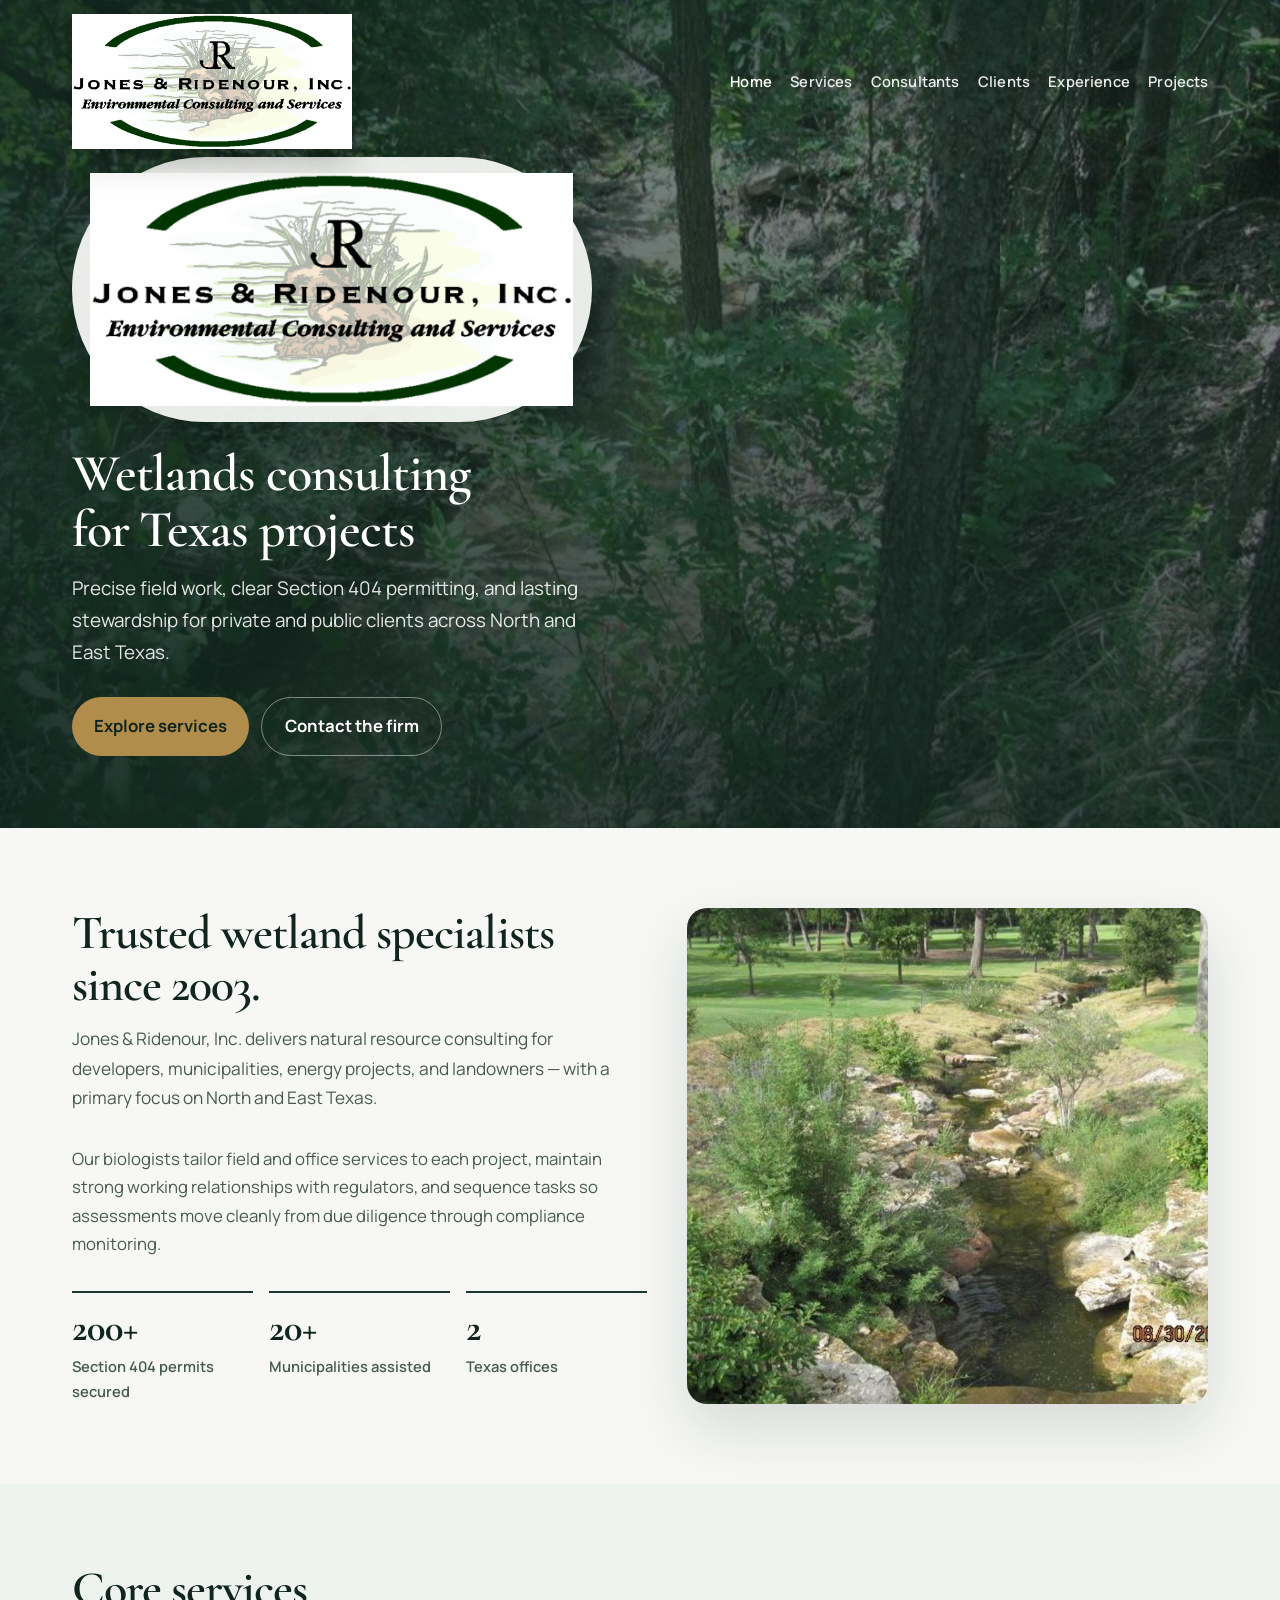
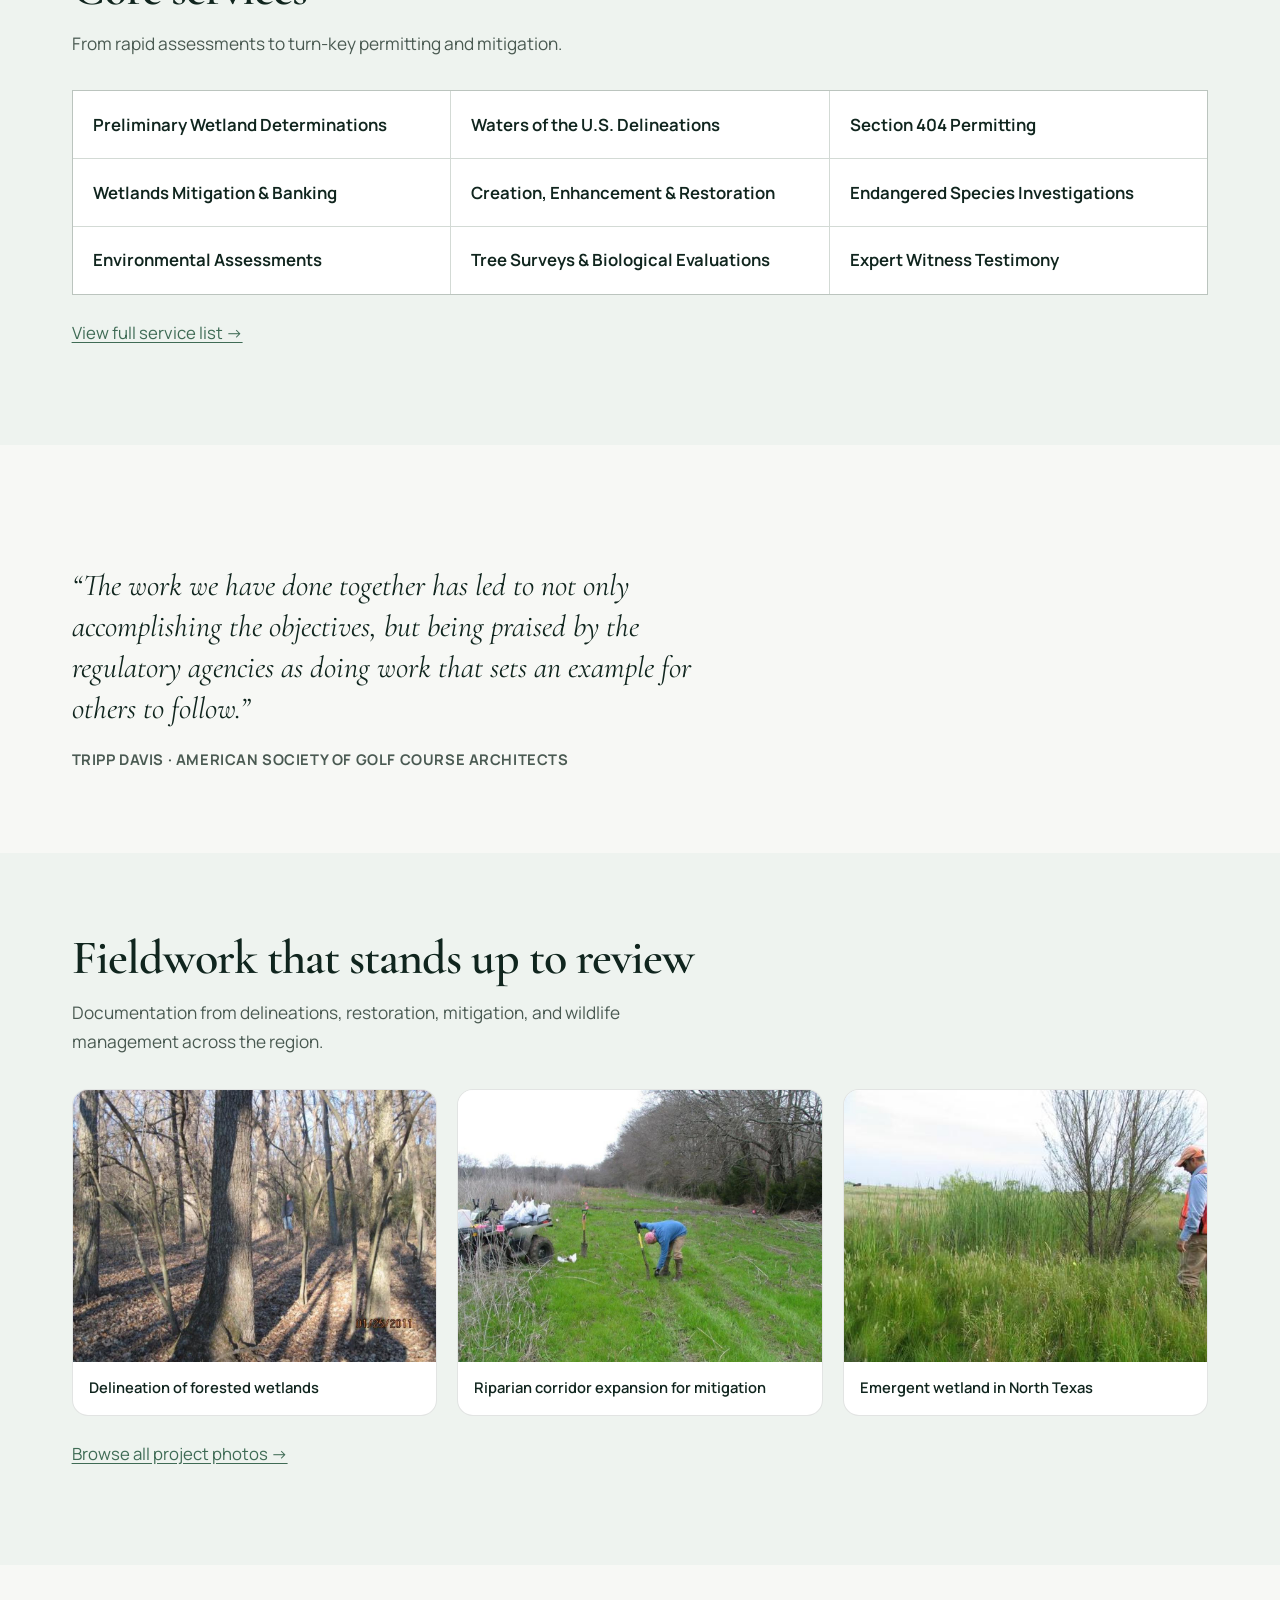
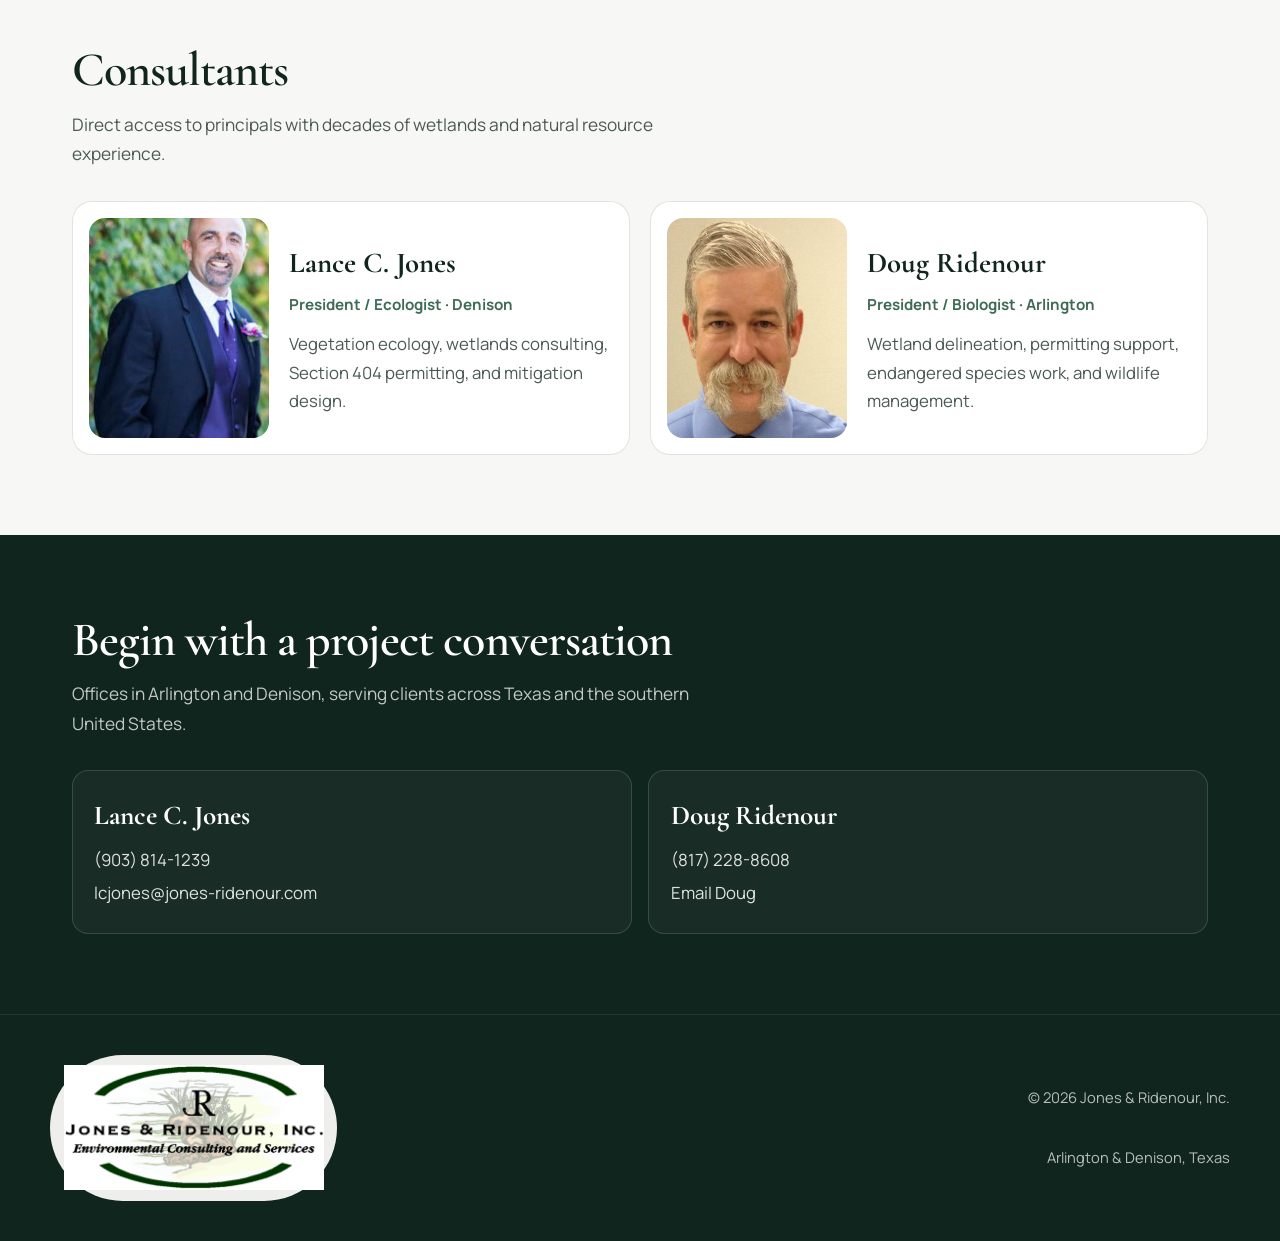
==== commit 21c158c2: "Make the firm logo a primary brand signal across the site. Enlarge the oval mark in the header, plac" ====
--- a/index.html
+++ b/index.html
@@ -14,12 +14,8 @@
 <body>
   <header class="site-header">
     <div class="nav-wrap">
-      <a class="brand-lockup" href="index.html">
-        <img src="images/brand/Logo.png" alt="Jones &amp; Ridenour, Inc." />
-        <div class="brand-text">
-          <strong>Jones &amp; Ridenour</strong>
-          <span>Environmental Consulting</span>
-        </div>
+      <a class="brand-lockup" href="index.html" aria-label="Jones &amp; Ridenour home">
+        <img src="images/brand/Logo.png" alt="Jones &amp; Ridenour, Inc. Environmental Consulting and Services" />
       </a>
       <button class="nav-toggle" type="button" aria-expanded="false" aria-controls="site-nav">Menu</button>
       <nav id="site-nav" class="site-nav" aria-label="Primary">
@@ -39,10 +35,13 @@
         <img src="images/projects/kp2ztp.jpg" alt="" />
       </div>
       <div class="hero-inner">
-        <h1>Jones &amp; Ridenour</h1>
+        <div class="hero-brand">
+          <img src="images/brand/Logo.png" alt="Jones &amp; Ridenour, Inc. Environmental Consulting and Services" />
+        </div>
+        <h1>Wetlands consulting for Texas projects</h1>
         <p class="lede">
-          Wetlands and environmental consulting for private and public clients across Texas —
-          precise field work, clear permitting, lasting stewardship.
+          Precise field work, clear Section 404 permitting, and lasting stewardship for private
+          and public clients across North and East Texas.
         </p>
         <div class="btn-row">
           <a class="btn btn-primary" href="about.html">Explore services</a>
@@ -180,10 +179,15 @@
     </section>
   </main>
 
-  <footer class="site-footer">
+    <footer class="site-footer">
     <div class="footer-inner">
-      <p>&copy; <span id="year"></span> Jones &amp; Ridenour, Inc. · Environmental Consulting and Services</p>
-      <p>Arlington &amp; Denison, Texas</p>
+      <a class="footer-brand" href="index.html" aria-label="Jones &amp; Ridenour home">
+        <img src="images/brand/Logo.png" alt="Jones &amp; Ridenour, Inc." />
+      </a>
+      <div class="footer-meta">
+        <p>&copy; <span id="year"></span> Jones &amp; Ridenour, Inc.</p>
+        <p>Arlington &amp; Denison, Texas</p>
+      </div>
     </div>
   </footer>
   <script src="js/main.js"></script>
--- a/css/styles.css
+++ b/css/styles.css
@@ -67,7 +67,7 @@
 .nav-wrap {
   max-width: 1180px;
   margin: 0 auto;
-  padding: 1rem 1.35rem;
+  padding: 0.85rem 1.35rem;
   display: flex;
   align-items: center;
   justify-content: space-between;
@@ -75,43 +75,22 @@
 }
 
 .brand-lockup {
-  display: flex;
+  display: inline-flex;
   align-items: center;
-  gap: 0.85rem;
   text-decoration: none;
-  color: white;
-}
-
-.site-header.is-solid .brand-lockup {
-  color: var(--forest-deep);
+  flex-shrink: 0;
 }
 
 .brand-lockup img {
-  width: 56px;
-  height: 56px;
-  object-fit: contain;
-  filter: drop-shadow(0 4px 10px rgba(0, 0, 0, 0.25));
-}
-
-.brand-text {
-  display: flex;
-  flex-direction: column;
-  line-height: 1.1;
-}
-
-.brand-text strong {
-  font-family: var(--font-display);
-  font-size: 1.2rem;
-  font-weight: 600;
-  letter-spacing: 0.02em;
-}
-
-.brand-text span {
-  font-size: 0.72rem;
-  letter-spacing: 0.12em;
-  text-transform: uppercase;
-  opacity: 0.85;
-  font-weight: 600;
+  width: min(280px, 46vw);
+  height: auto;
+  display: block;
+  filter: drop-shadow(0 8px 18px rgba(0, 0, 0, 0.28));
+}
+
+.site-header.is-solid .brand-lockup img {
+  width: min(240px, 44vw);
+  filter: none;
 }
 
 .nav-toggle {
@@ -199,18 +178,33 @@
   max-width: 1180px;
   width: 100%;
   margin: 0 auto;
-  padding: 8rem 1.35rem 4.5rem;
+  padding: 8.5rem 1.35rem 4.5rem;
   animation: rise 1s ease both;
+}
+
+.hero-brand {
+  margin: 0 0 1.5rem;
+  width: min(520px, 92vw);
+  padding: 1rem 1.15rem;
+  background: rgba(247, 248, 245, 0.94);
+  border-radius: 999px;
+  box-shadow: 0 18px 50px rgba(0, 0, 0, 0.28);
+}
+
+.hero-brand img {
+  width: 100%;
+  height: auto;
+  display: block;
 }
 
 .hero h1 {
   margin: 0 0 0.85rem;
   font-family: var(--font-display);
-  font-size: clamp(3rem, 7vw, 5.6rem);
+  font-size: clamp(2.1rem, 4.4vw, 3.25rem);
   font-weight: 600;
-  line-height: 0.98;
+  line-height: 1.08;
   letter-spacing: -0.02em;
-  max-width: 11ch;
+  max-width: 16ch;
 }
 
 .hero .lede {
@@ -604,7 +598,7 @@
 .site-footer {
   background: var(--forest-deep);
   color: rgba(255, 255, 255, 0.7);
-  padding: 2rem 1.35rem;
+  padding: 2.5rem 1.35rem;
   border-top: 1px solid rgba(255, 255, 255, 0.08);
 }
 
@@ -613,9 +607,30 @@
   margin: 0 auto;
   display: flex;
   flex-wrap: wrap;
+  align-items: center;
   justify-content: space-between;
-  gap: 1rem;
+  gap: 1.25rem;
   font-size: 0.92rem;
+}
+
+.footer-brand {
+  display: inline-flex;
+  align-items: center;
+  padding: 0.65rem 0.85rem;
+  background: rgba(247, 248, 245, 0.96);
+  border-radius: 999px;
+}
+
+.footer-brand img {
+  width: min(260px, 70vw);
+  height: auto;
+  display: block;
+}
+
+.footer-meta {
+  display: grid;
+  gap: 0.35rem;
+  text-align: right;
 }
 
 .footer-inner a {
@@ -695,11 +710,24 @@
     grid-template-columns: 1fr;
   }
 
-  .brand-text span {
-    display: none;
+  .brand-lockup img {
+    width: min(200px, 58vw);
+  }
+
+  .site-header.is-solid .brand-lockup img {
+    width: min(180px, 55vw);
   }
 
   .hero-inner {
-    padding-top: 7rem;
-  }
-}
+    padding-top: 7.5rem;
+  }
+
+  .hero-brand {
+    width: min(360px, 94vw);
+    padding: 0.75rem 0.9rem;
+  }
+
+  .footer-meta {
+    text-align: left;
+  }
+}
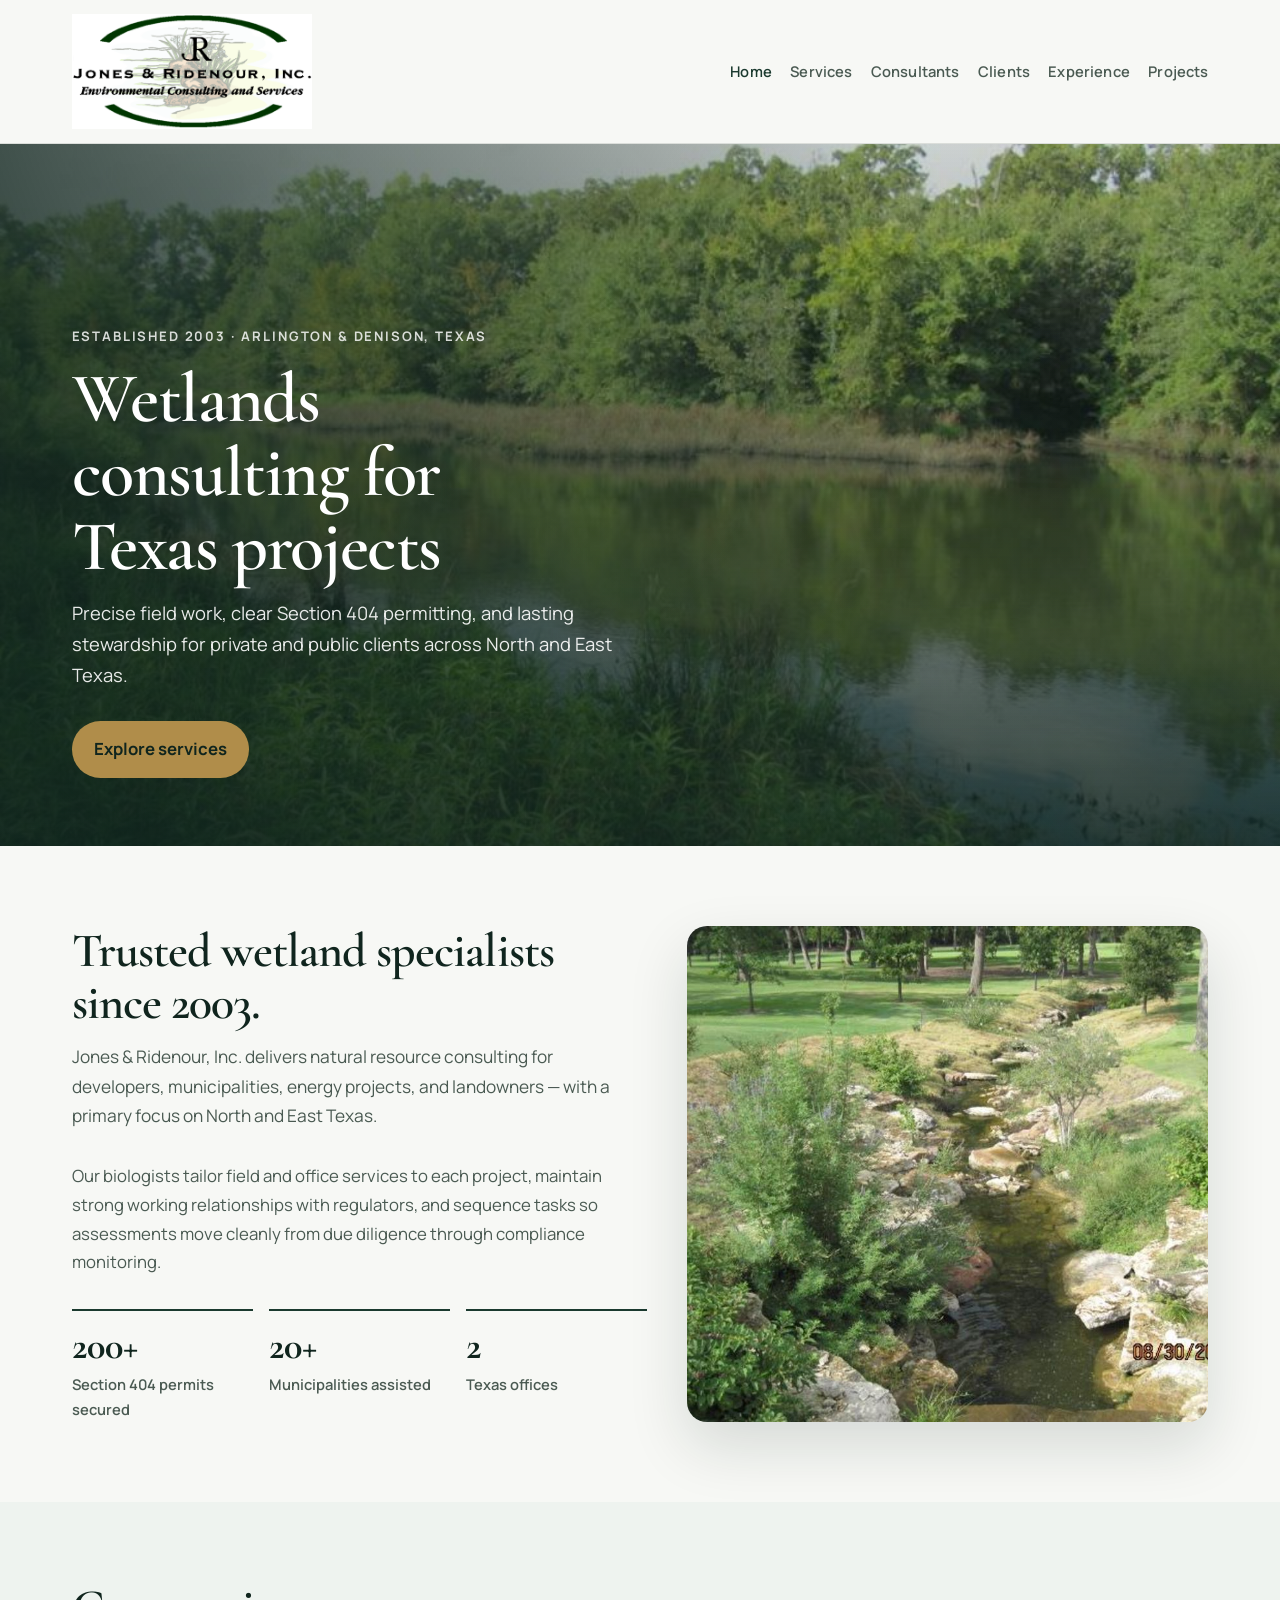
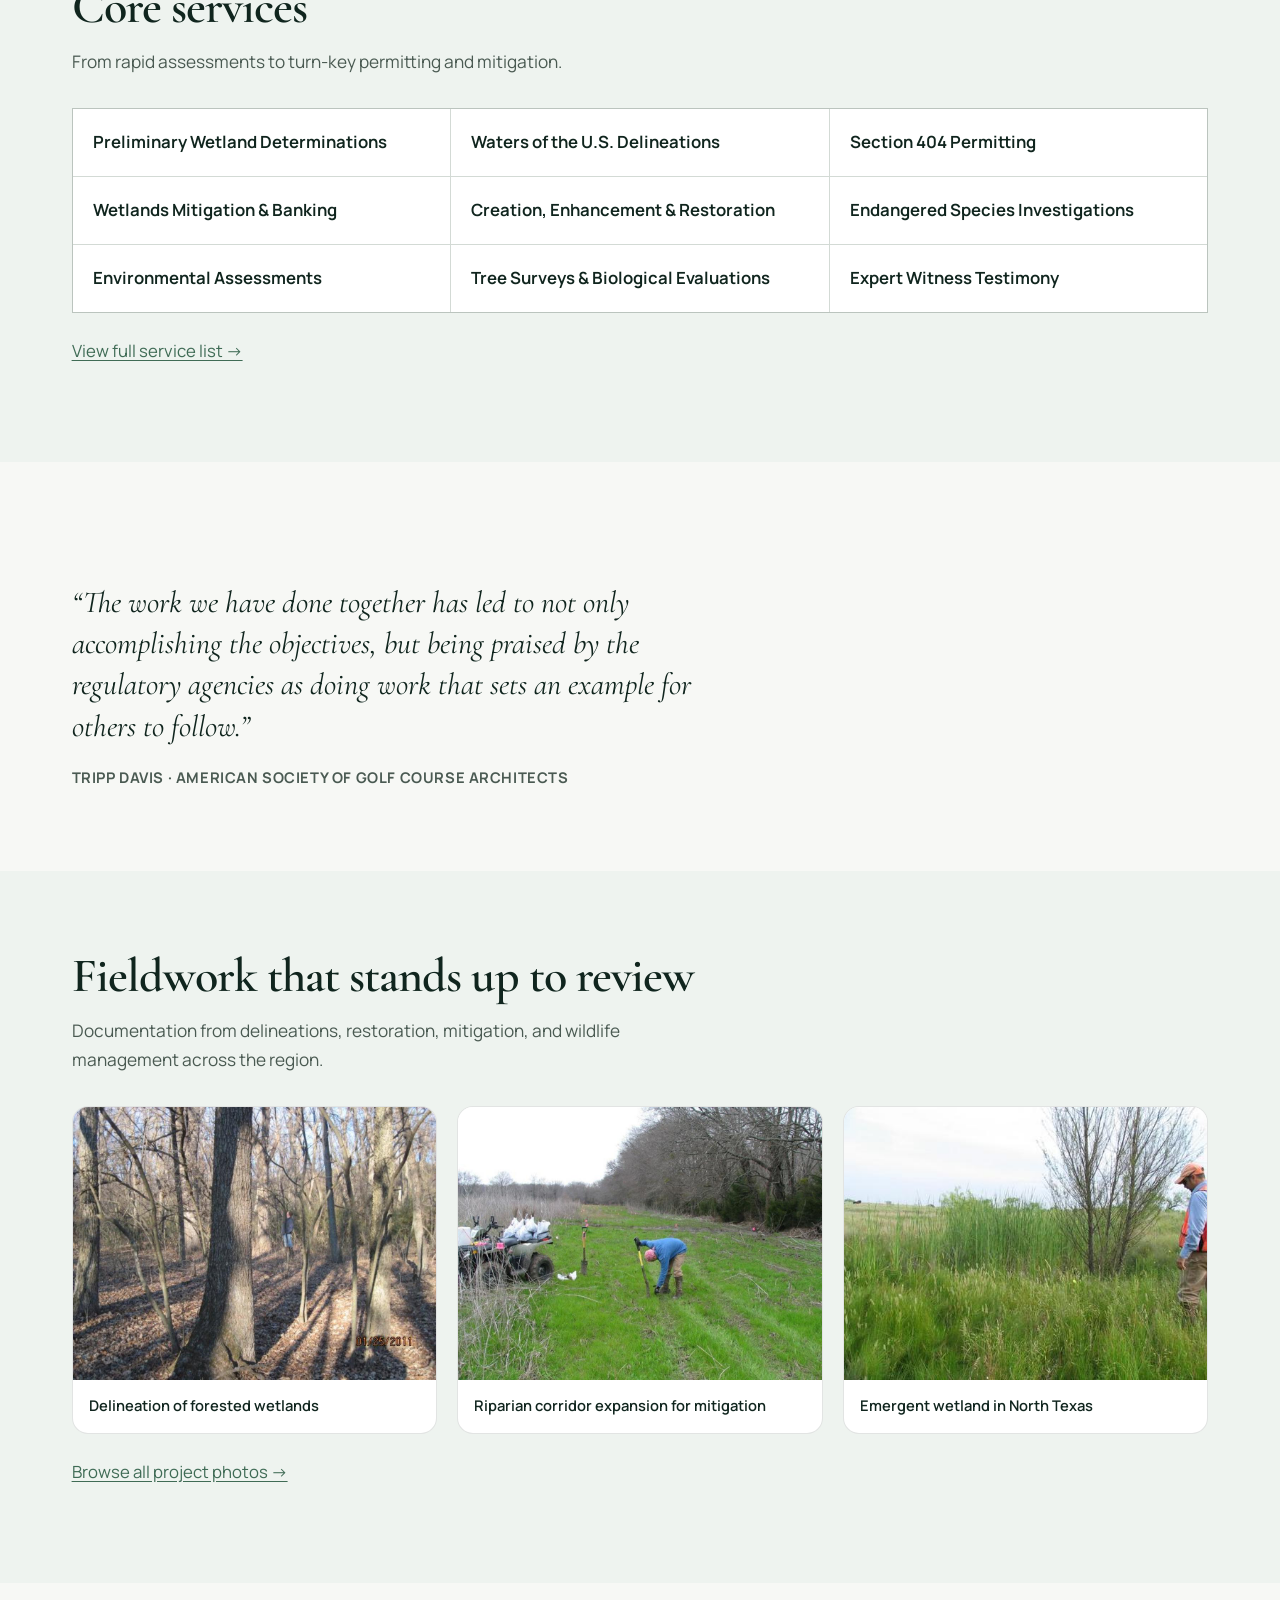
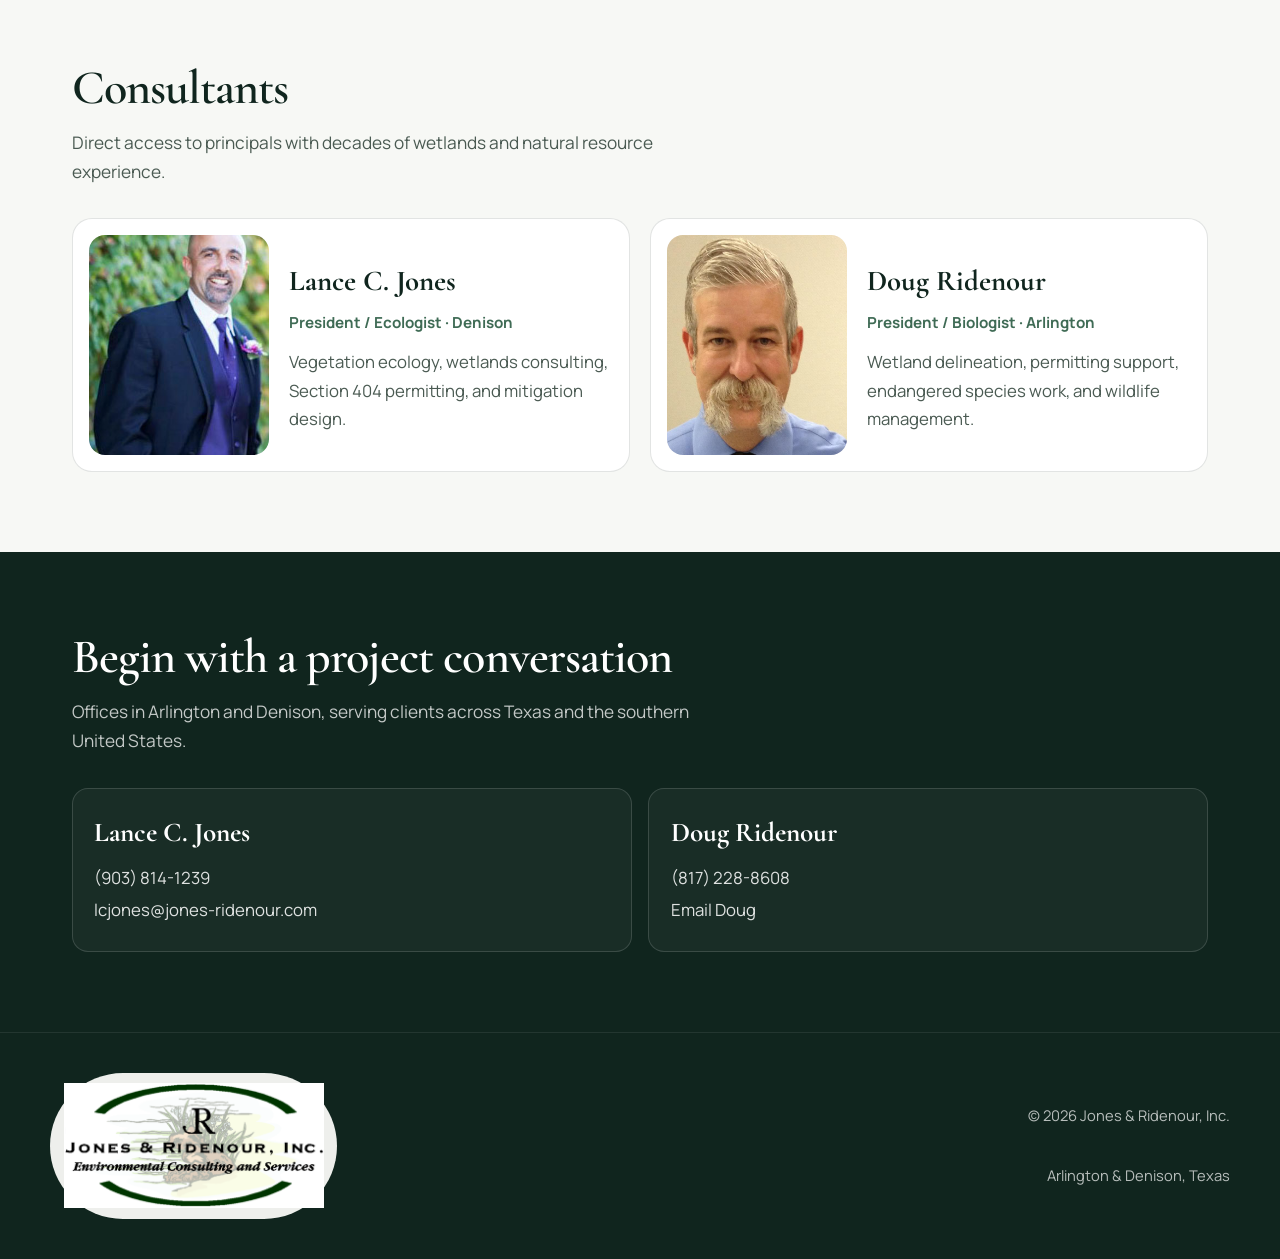
==== commit 6d9b6e42: "Restyle homepage to a classic firm hero. Keep the logo in the header only, use a brighter wetland ph" ====
--- a/index.html
+++ b/index.html
@@ -12,7 +12,7 @@
   <link rel="stylesheet" href="css/styles.css" />
 </head>
 <body>
-  <header class="site-header">
+  <header class="site-header is-solid">
     <div class="nav-wrap">
       <a class="brand-lockup" href="index.html" aria-label="Jones &amp; Ridenour home">
         <img src="images/brand/Logo.png" alt="Jones &amp; Ridenour, Inc. Environmental Consulting and Services" />
@@ -32,12 +32,10 @@
   <main>
     <section class="hero">
       <div class="hero-media" aria-hidden="true">
-        <img src="images/projects/kp2ztp.jpg" alt="" />
+        <img src="images/projects/jav6fb.jpg" alt="" />
       </div>
       <div class="hero-inner">
-        <div class="hero-brand">
-          <img src="images/brand/Logo.png" alt="Jones &amp; Ridenour, Inc. Environmental Consulting and Services" />
-        </div>
+        <p class="eyebrow">Established 2003 · Arlington &amp; Denison, Texas</p>
         <h1>Wetlands consulting for Texas projects</h1>
         <p class="lede">
           Precise field work, clear Section 404 permitting, and lasting stewardship for private
@@ -45,7 +43,6 @@
         </p>
         <div class="btn-row">
           <a class="btn btn-primary" href="about.html">Explore services</a>
-          <a class="btn btn-ghost" href="#contact">Contact the firm</a>
         </div>
       </div>
     </section>
--- a/css/styles.css
+++ b/css/styles.css
@@ -142,7 +142,7 @@
 
 .hero {
   position: relative;
-  min-height: 92vh;
+  min-height: 78vh;
   display: grid;
   align-items: end;
   color: white;
@@ -159,7 +159,8 @@
   width: 100%;
   height: 100%;
   object-fit: cover;
-  transform: scale(1.04);
+  object-position: center 45%;
+  transform: scale(1.03);
   animation: slow-zoom 18s ease-out forwards;
 }
 
@@ -168,8 +169,8 @@
   position: absolute;
   inset: 0;
   background:
-    linear-gradient(90deg, rgba(16, 37, 30, 0.72) 0%, rgba(16, 37, 30, 0.35) 48%, rgba(16, 37, 30, 0.15) 100%),
-    linear-gradient(180deg, rgba(16, 37, 30, 0.25) 0%, rgba(16, 37, 30, 0.78) 100%);
+    linear-gradient(90deg, rgba(16, 37, 30, 0.78) 0%, rgba(16, 37, 30, 0.42) 42%, rgba(16, 37, 30, 0.12) 72%),
+    linear-gradient(180deg, rgba(16, 37, 30, 0.08) 0%, rgba(16, 37, 30, 0.55) 70%, rgba(16, 37, 30, 0.82) 100%);
 }
 
 .hero-inner {
@@ -178,40 +179,34 @@
   max-width: 1180px;
   width: 100%;
   margin: 0 auto;
-  padding: 8.5rem 1.35rem 4.5rem;
+  padding: 5.5rem 1.35rem 4.25rem;
   animation: rise 1s ease both;
 }
 
-.hero-brand {
-  margin: 0 0 1.5rem;
-  width: min(520px, 92vw);
-  padding: 1rem 1.15rem;
-  background: rgba(247, 248, 245, 0.94);
-  border-radius: 999px;
-  box-shadow: 0 18px 50px rgba(0, 0, 0, 0.28);
-}
-
-.hero-brand img {
-  width: 100%;
-  height: auto;
-  display: block;
+.eyebrow {
+  margin: 0 0 0.9rem;
+  font-size: 0.82rem;
+  font-weight: 700;
+  letter-spacing: 0.14em;
+  text-transform: uppercase;
+  color: rgba(255, 255, 255, 0.82);
 }
 
 .hero h1 {
-  margin: 0 0 0.85rem;
+  margin: 0 0 0.9rem;
   font-family: var(--font-display);
-  font-size: clamp(2.1rem, 4.4vw, 3.25rem);
+  font-size: clamp(2.5rem, 5.5vw, 4.4rem);
   font-weight: 600;
-  line-height: 1.08;
+  line-height: 1.05;
   letter-spacing: -0.02em;
-  max-width: 16ch;
+  max-width: 14ch;
 }
 
 .hero .lede {
   margin: 0 0 1.8rem;
   max-width: 34rem;
-  font-size: 1.18rem;
-  color: rgba(255, 255, 255, 0.88);
+  font-size: 1.15rem;
+  color: rgba(255, 255, 255, 0.9);
 }
 
 .btn-row {
@@ -719,12 +714,7 @@
   }
 
   .hero-inner {
-    padding-top: 7.5rem;
-  }
-
-  .hero-brand {
-    width: min(360px, 94vw);
-    padding: 0.75rem 0.9rem;
+    padding: 4rem 1.25rem 3.25rem;
   }
 
   .footer-meta {
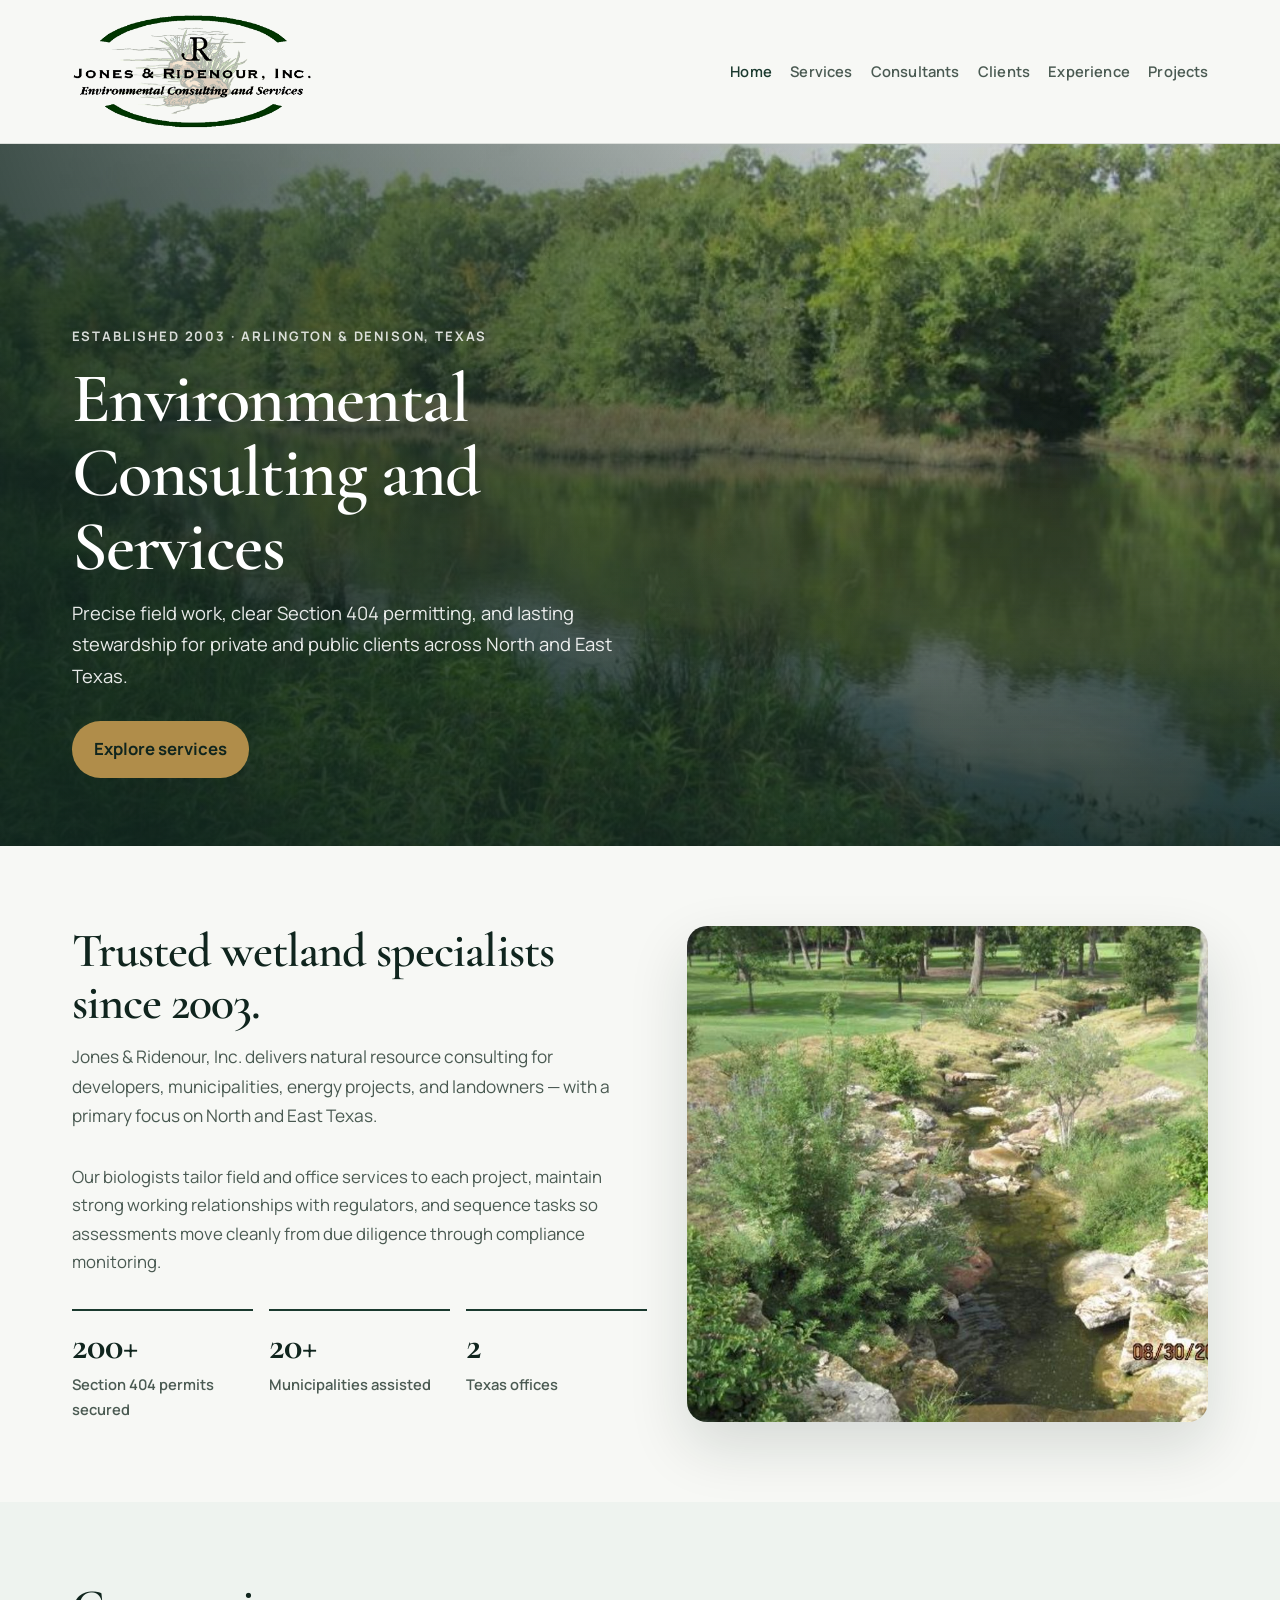
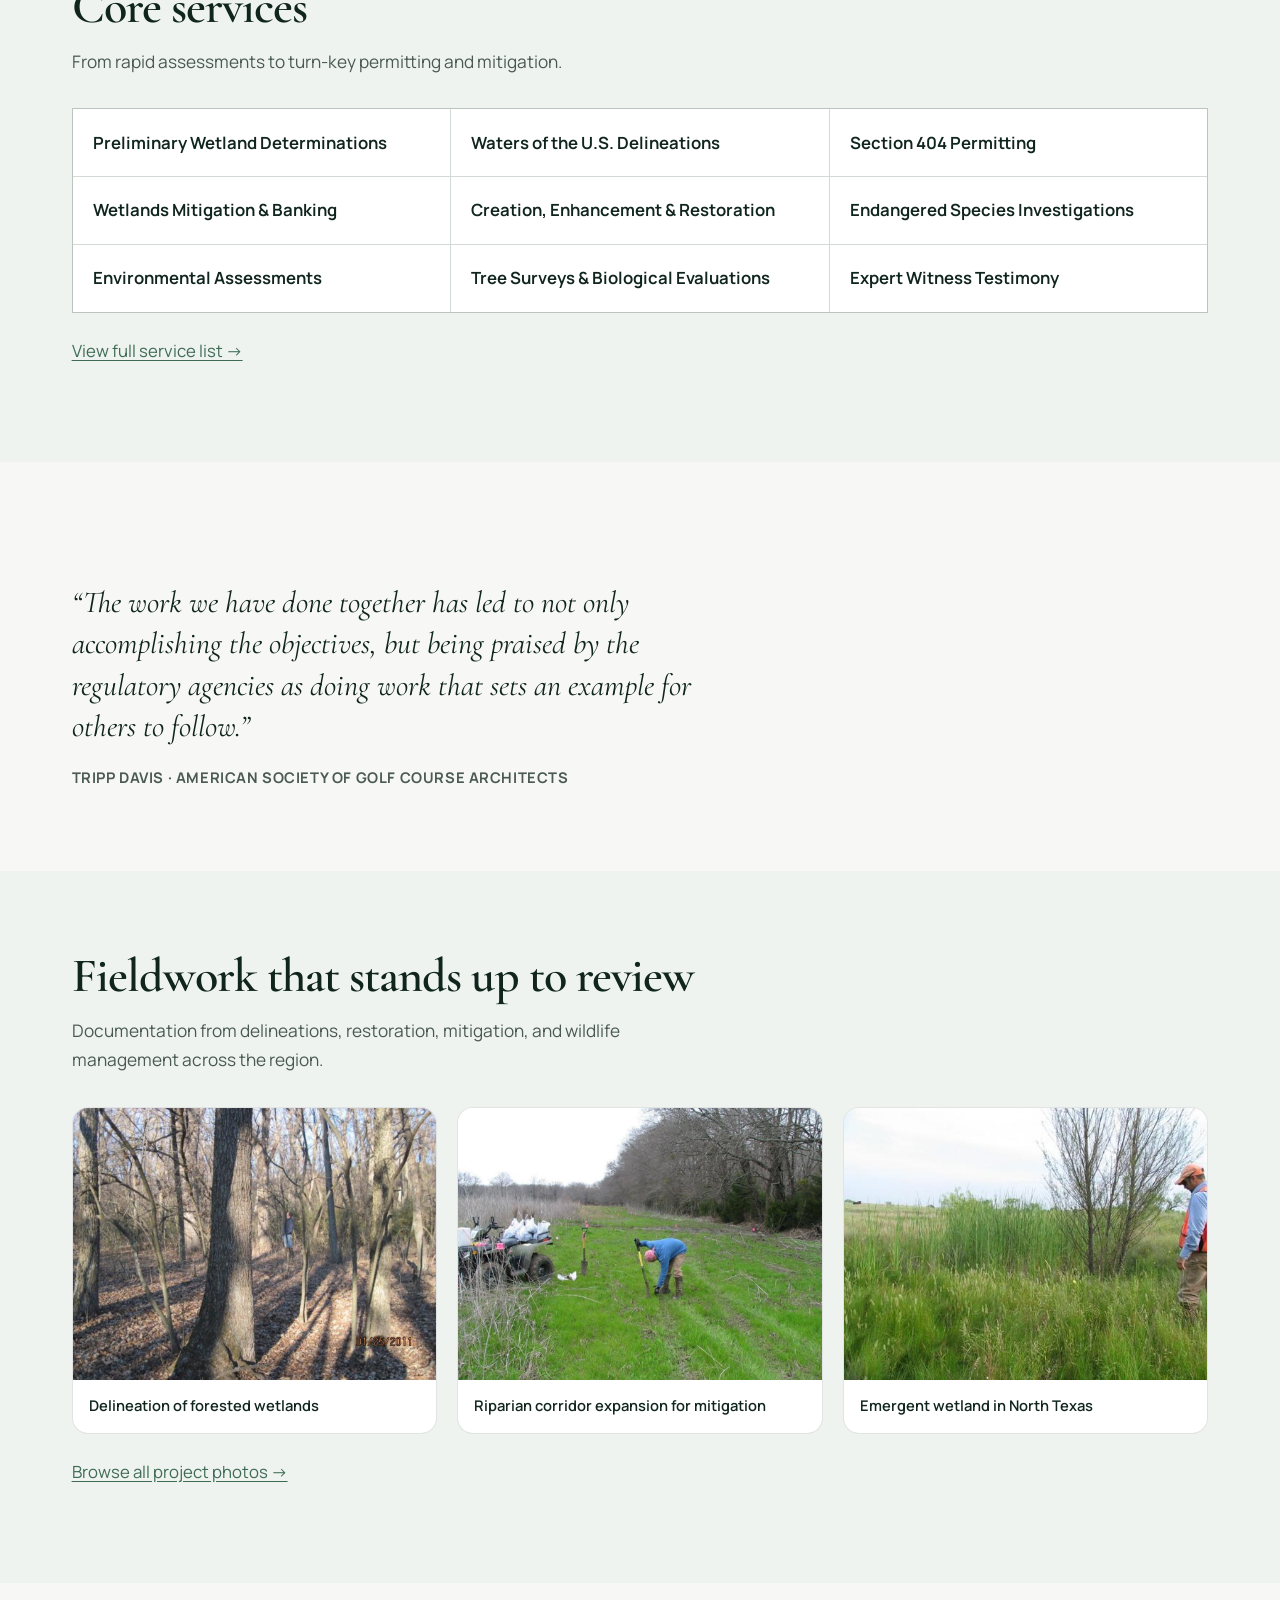
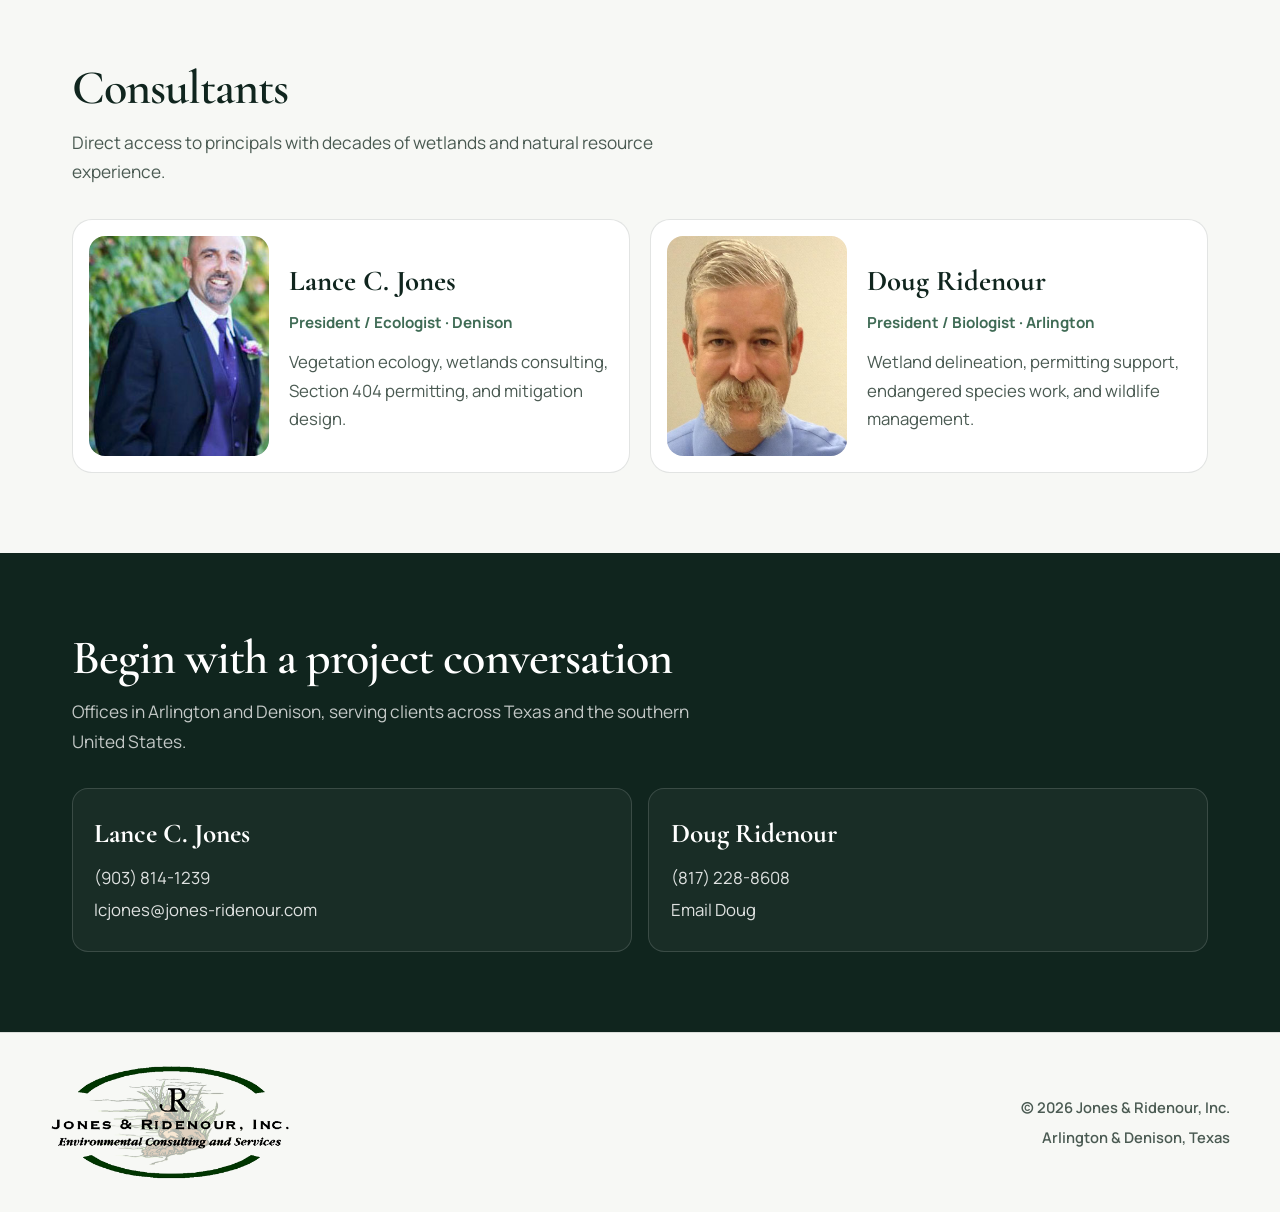
==== commit 3aa323bc: "Update hero heading to Environmental Consulting and Services Co-authored-by: Cursor <cursoragent@cur" ====
--- a/index.html
+++ b/index.html
@@ -36,7 +36,7 @@
       </div>
       <div class="hero-inner">
         <p class="eyebrow">Established 2003 · Arlington &amp; Denison, Texas</p>
-        <h1>Wetlands consulting for Texas projects</h1>
+        <h1>Environmental Consulting and Services</h1>
         <p class="lede">
           Precise field work, clear Section 404 permitting, and lasting stewardship for private
           and public clients across North and East Texas.
--- a/css/styles.css
+++ b/css/styles.css
@@ -591,10 +591,10 @@
 }
 
 .site-footer {
-  background: var(--forest-deep);
-  color: rgba(255, 255, 255, 0.7);
-  padding: 2.5rem 1.35rem;
-  border-top: 1px solid rgba(255, 255, 255, 0.08);
+  background: var(--paper);
+  color: var(--ink-soft);
+  padding: 2rem 1.35rem;
+  border-top: 1px solid var(--line);
 }
 
 .footer-inner {
@@ -611,25 +611,29 @@
 .footer-brand {
   display: inline-flex;
   align-items: center;
-  padding: 0.65rem 0.85rem;
-  background: rgba(247, 248, 245, 0.96);
-  border-radius: 999px;
+  text-decoration: none;
 }
 
 .footer-brand img {
-  width: min(260px, 70vw);
+  width: min(240px, 68vw);
   height: auto;
   display: block;
 }
 
 .footer-meta {
   display: grid;
-  gap: 0.35rem;
+  gap: 0.25rem;
   text-align: right;
+  color: var(--ink-soft);
+  font-weight: 600;
+}
+
+.footer-meta p {
+  margin: 0;
 }
 
 .footer-inner a {
-  color: rgba(255, 255, 255, 0.8);
+  color: var(--moss);
 }
 
 @keyframes rise {
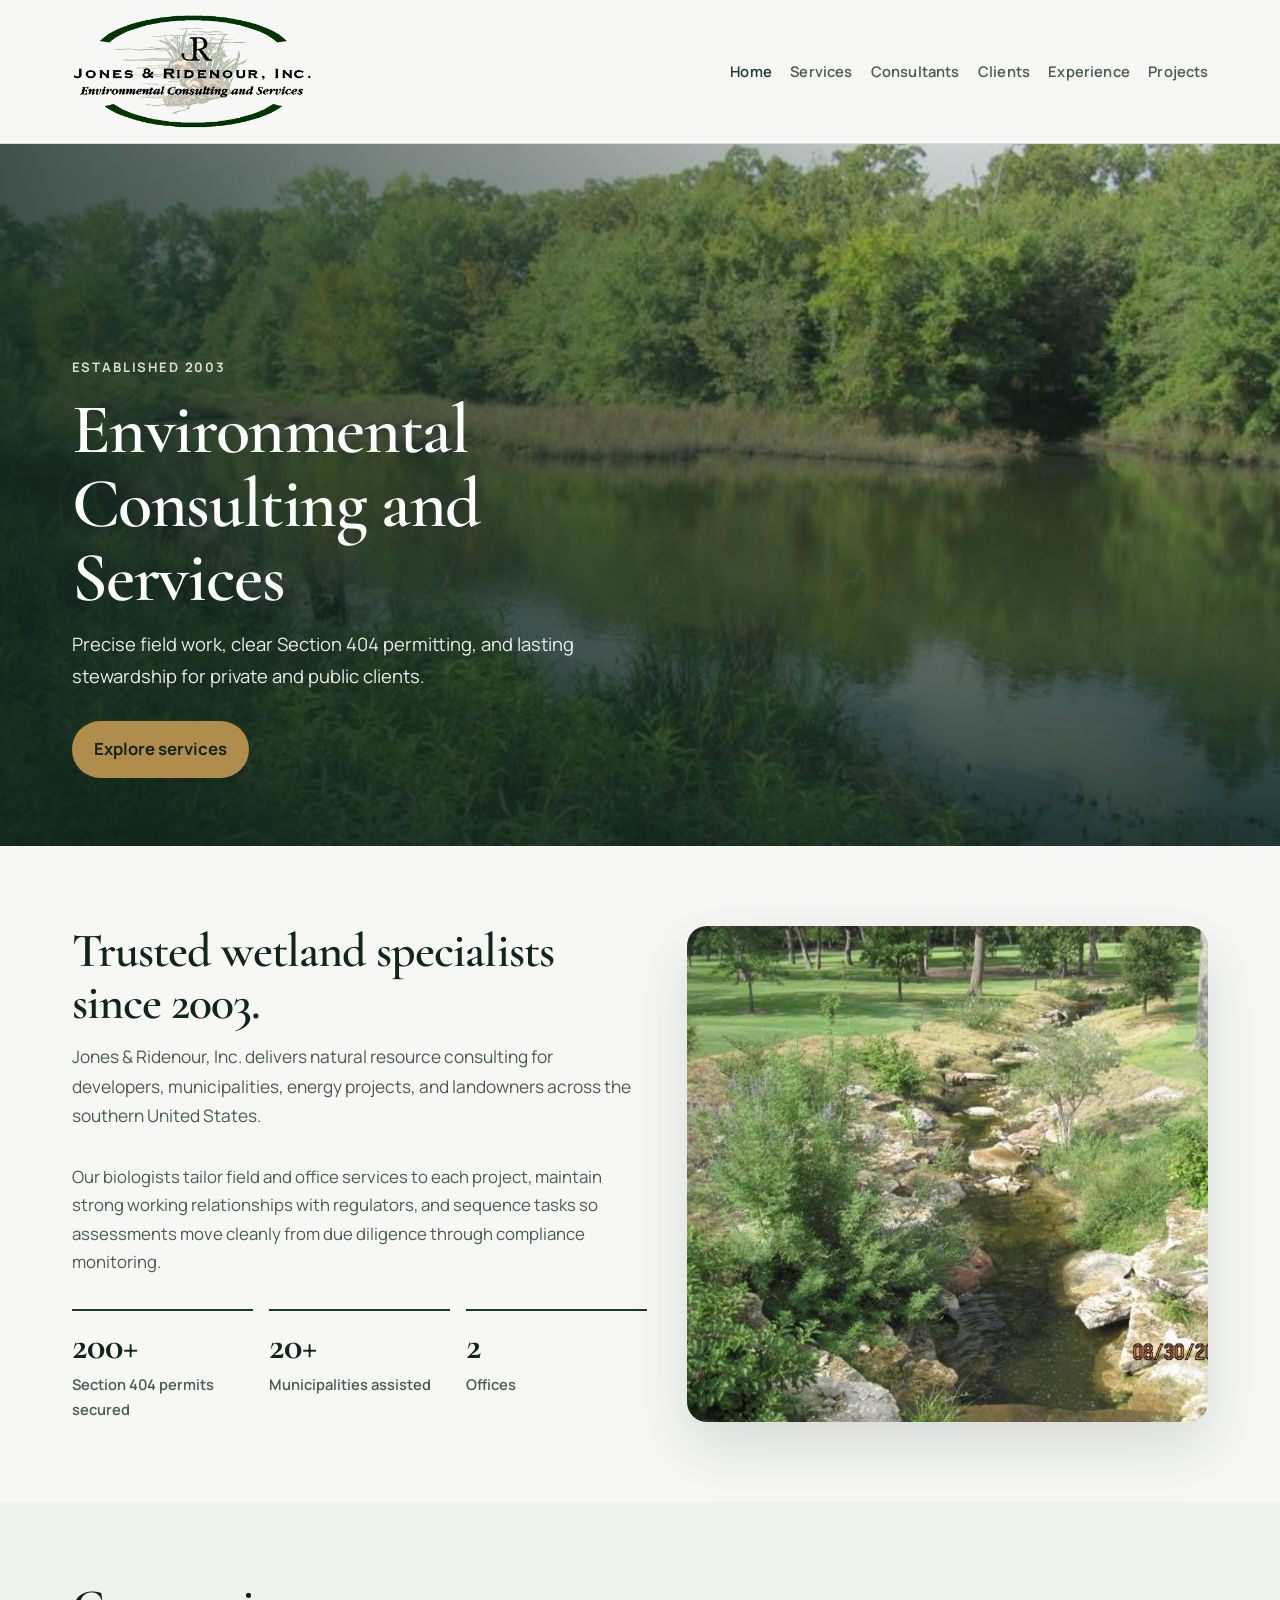
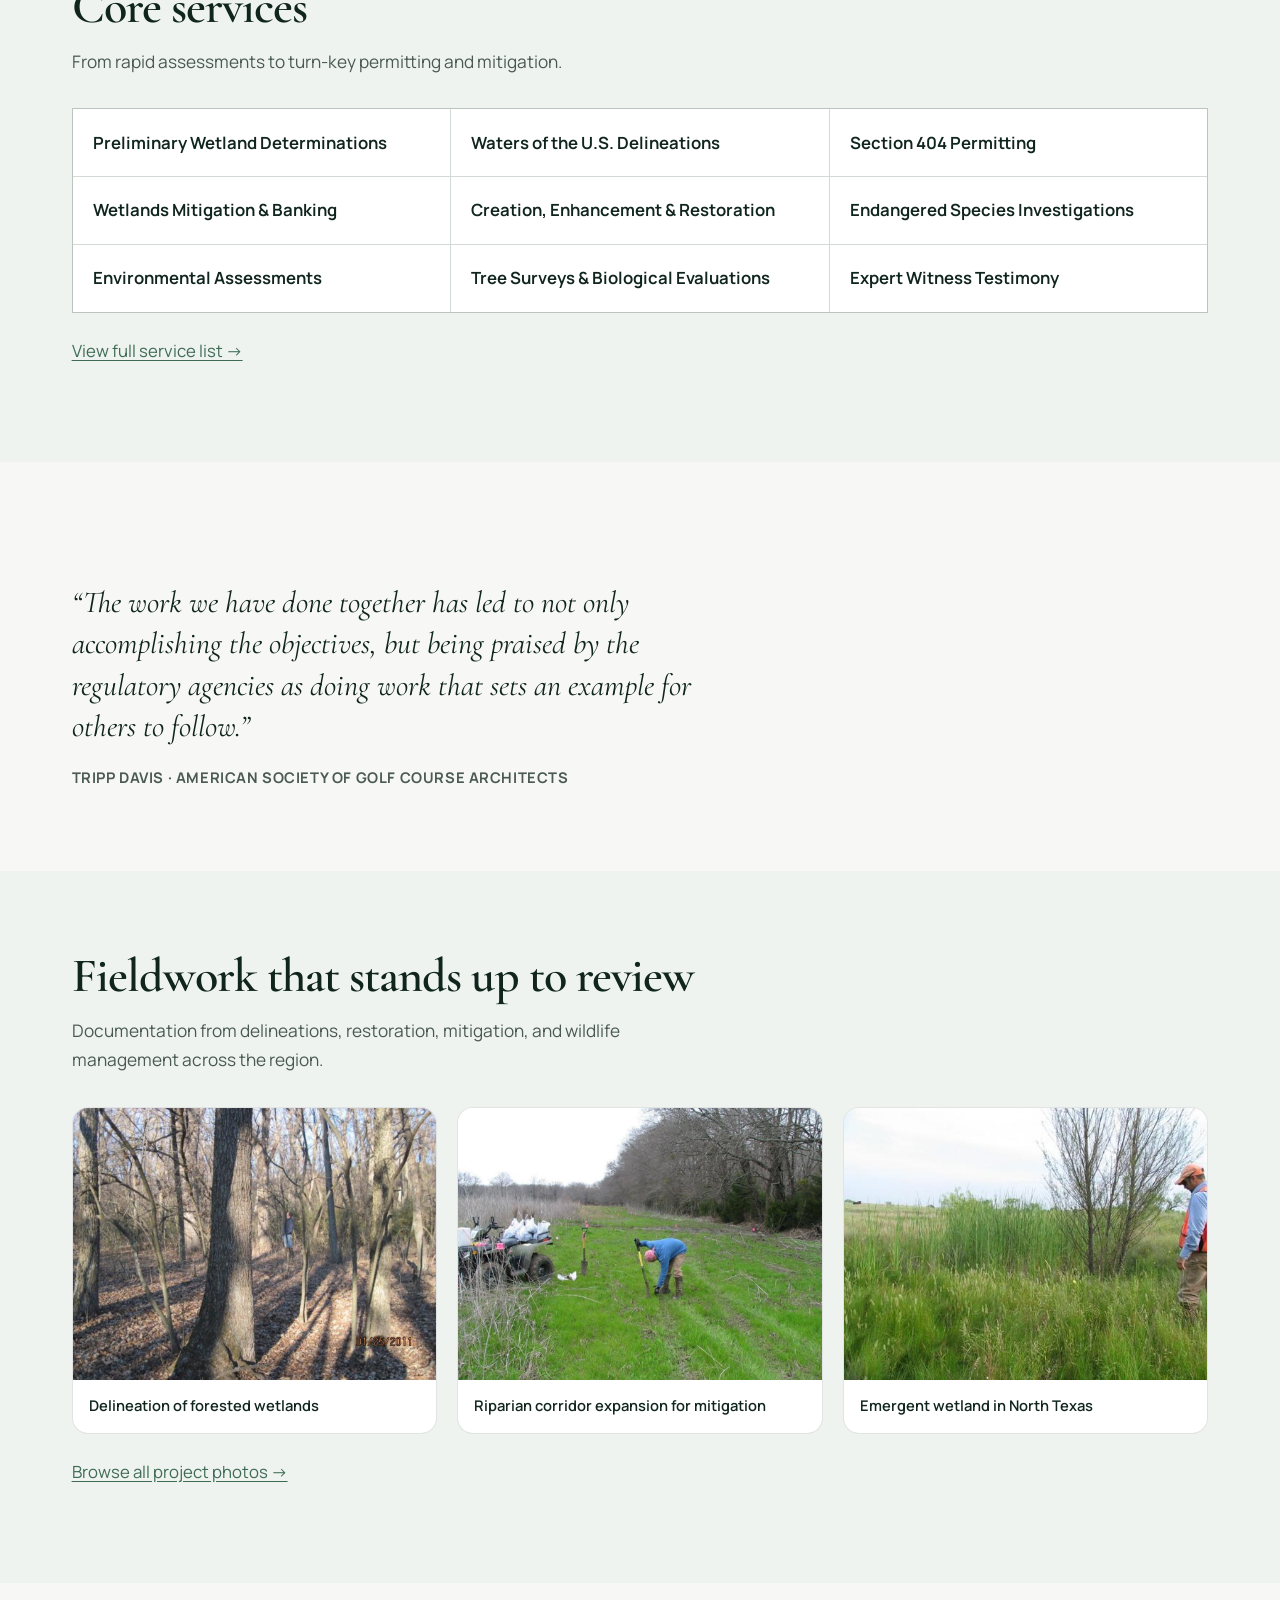
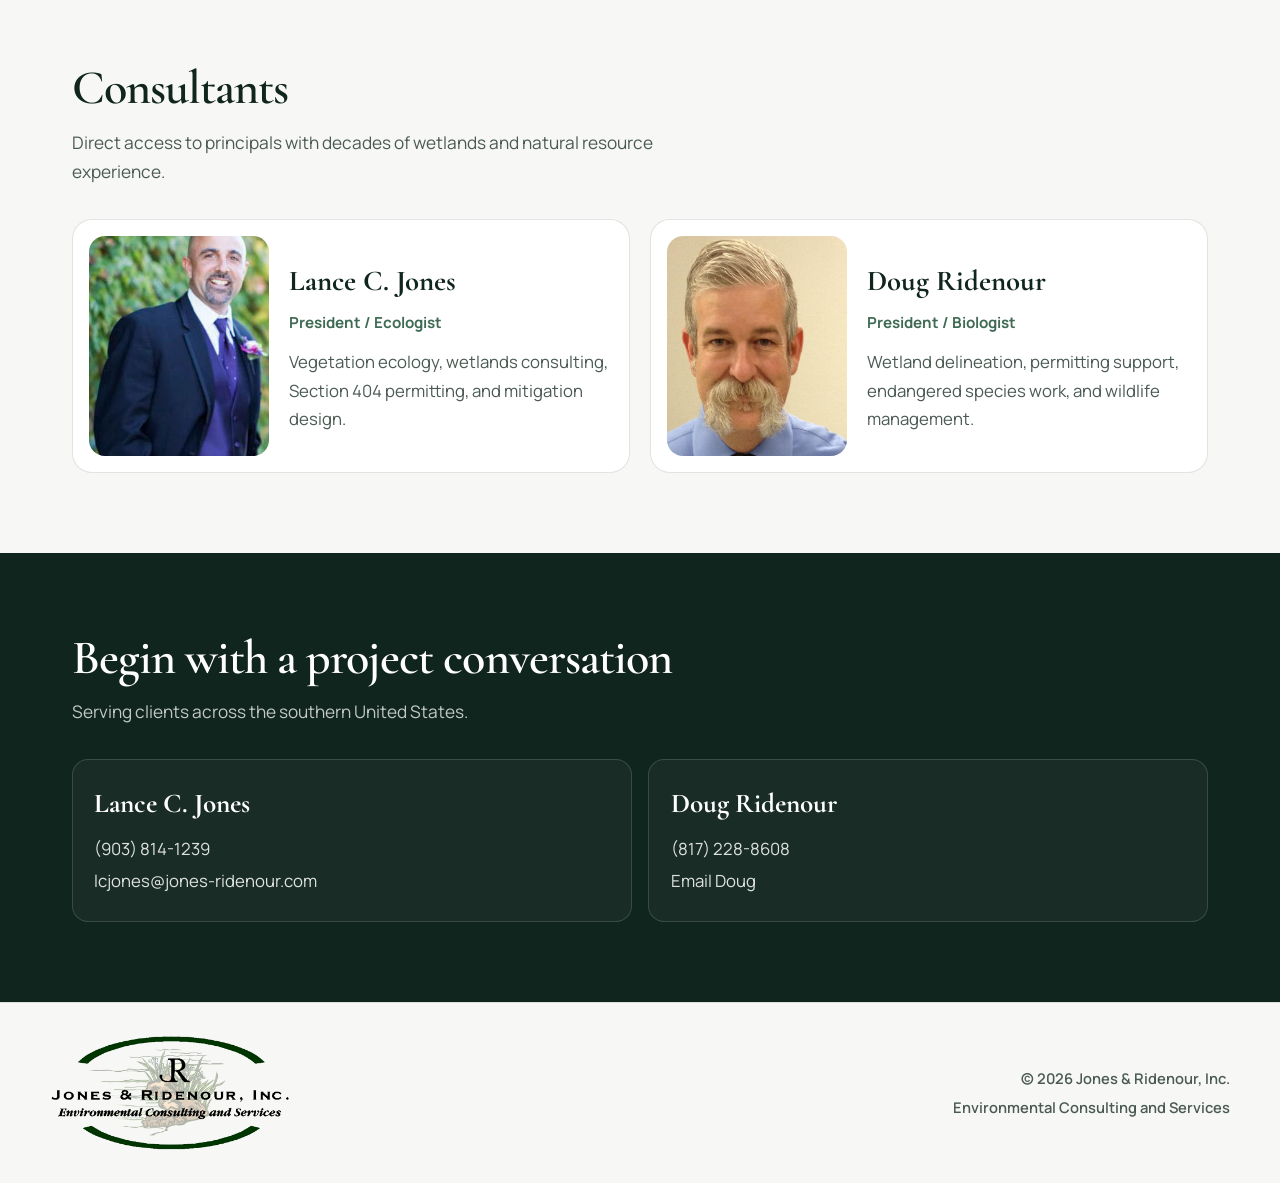
==== commit a56ad27d: "Remove location-specific marketing framing from the site Co-authored-by: Cursor <cursoragent@cursor." ====
--- a/index.html
+++ b/index.html
@@ -4,7 +4,7 @@
   <meta charset="UTF-8" />
   <meta name="viewport" content="width=device-width, initial-scale=1" />
   <title>Jones &amp; Ridenour, Inc. | Environmental Consulting</title>
-  <meta name="description" content="Jones &amp; Ridenour, Inc. provides wetlands delineation, Section 404 permitting, mitigation, and environmental consulting across Texas since 2003." />
+  <meta name="description" content="Jones &amp; Ridenour, Inc. provides wetlands delineation, Section 404 permitting, mitigation, and environmental consulting since 2003." />
   <link rel="icon" href="images/brand/URL-Logo.jpg" />
   <link rel="preconnect" href="https://fonts.googleapis.com" />
   <link rel="preconnect" href="https://fonts.gstatic.com" crossorigin />
@@ -35,11 +35,11 @@
         <img src="images/projects/jav6fb.jpg" alt="" />
       </div>
       <div class="hero-inner">
-        <p class="eyebrow">Established 2003 · Arlington &amp; Denison, Texas</p>
+        <p class="eyebrow">Established 2003</p>
         <h1>Environmental Consulting and Services</h1>
         <p class="lede">
           Precise field work, clear Section 404 permitting, and lasting stewardship for private
-          and public clients across North and East Texas.
+          and public clients.
         </p>
         <div class="btn-row">
           <a class="btn btn-primary" href="about.html">Explore services</a>
@@ -54,7 +54,7 @@
             <h2>Trusted wetland specialists since 2003.</h2>
             <p>
               Jones &amp; Ridenour, Inc. delivers natural resource consulting for developers,
-              municipalities, energy projects, and landowners — with a primary focus on North and East Texas.
+              municipalities, energy projects, and landowners across the southern United States.
             </p>
           </div>
           <div class="prose">
@@ -67,7 +67,7 @@
           <div class="stats">
             <div class="stat"><strong>200+</strong><span>Section 404 permits secured</span></div>
             <div class="stat"><strong>20+</strong><span>Municipalities assisted</span></div>
-            <div class="stat"><strong>2</strong><span>Texas offices</span></div>
+            <div class="stat"><strong>2</strong><span>Offices</span></div>
           </div>
         </div>
         <img src="images/projects/59qivi.jpg" alt="Stream restoration project in North Texas" />
@@ -139,7 +139,7 @@
           <img src="images/people/Lance-PictureCroped.jpg" alt="Lance C. Jones" />
           <div>
             <h3>Lance C. Jones</h3>
-            <p class="role">President / Ecologist · Denison</p>
+            <p class="role">President / Ecologist</p>
             <p>Vegetation ecology, wetlands consulting, Section 404 permitting, and mitigation design.</p>
           </div>
         </a>
@@ -147,7 +147,7 @@
           <img src="images/people/image_iulfgo.jpg" alt="Doug Ridenour" />
           <div>
             <h3>Doug Ridenour</h3>
-            <p class="role">President / Biologist · Arlington</p>
+            <p class="role">President / Biologist</p>
             <p>Wetland delineation, permitting support, endangered species work, and wildlife management.</p>
           </div>
         </a>
@@ -158,7 +158,7 @@
       <div class="section">
         <div class="section-head">
           <h2>Begin with a project conversation</h2>
-          <p>Offices in Arlington and Denison, serving clients across Texas and the southern United States.</p>
+          <p>Serving clients across the southern United States.</p>
         </div>
         <div class="contact-grid">
           <div class="contact-card">
@@ -183,7 +183,7 @@
       </a>
       <div class="footer-meta">
         <p>&copy; <span id="year"></span> Jones &amp; Ridenour, Inc.</p>
-        <p>Arlington &amp; Denison, Texas</p>
+        <p>Environmental Consulting and Services</p>
       </div>
     </div>
   </footer>
